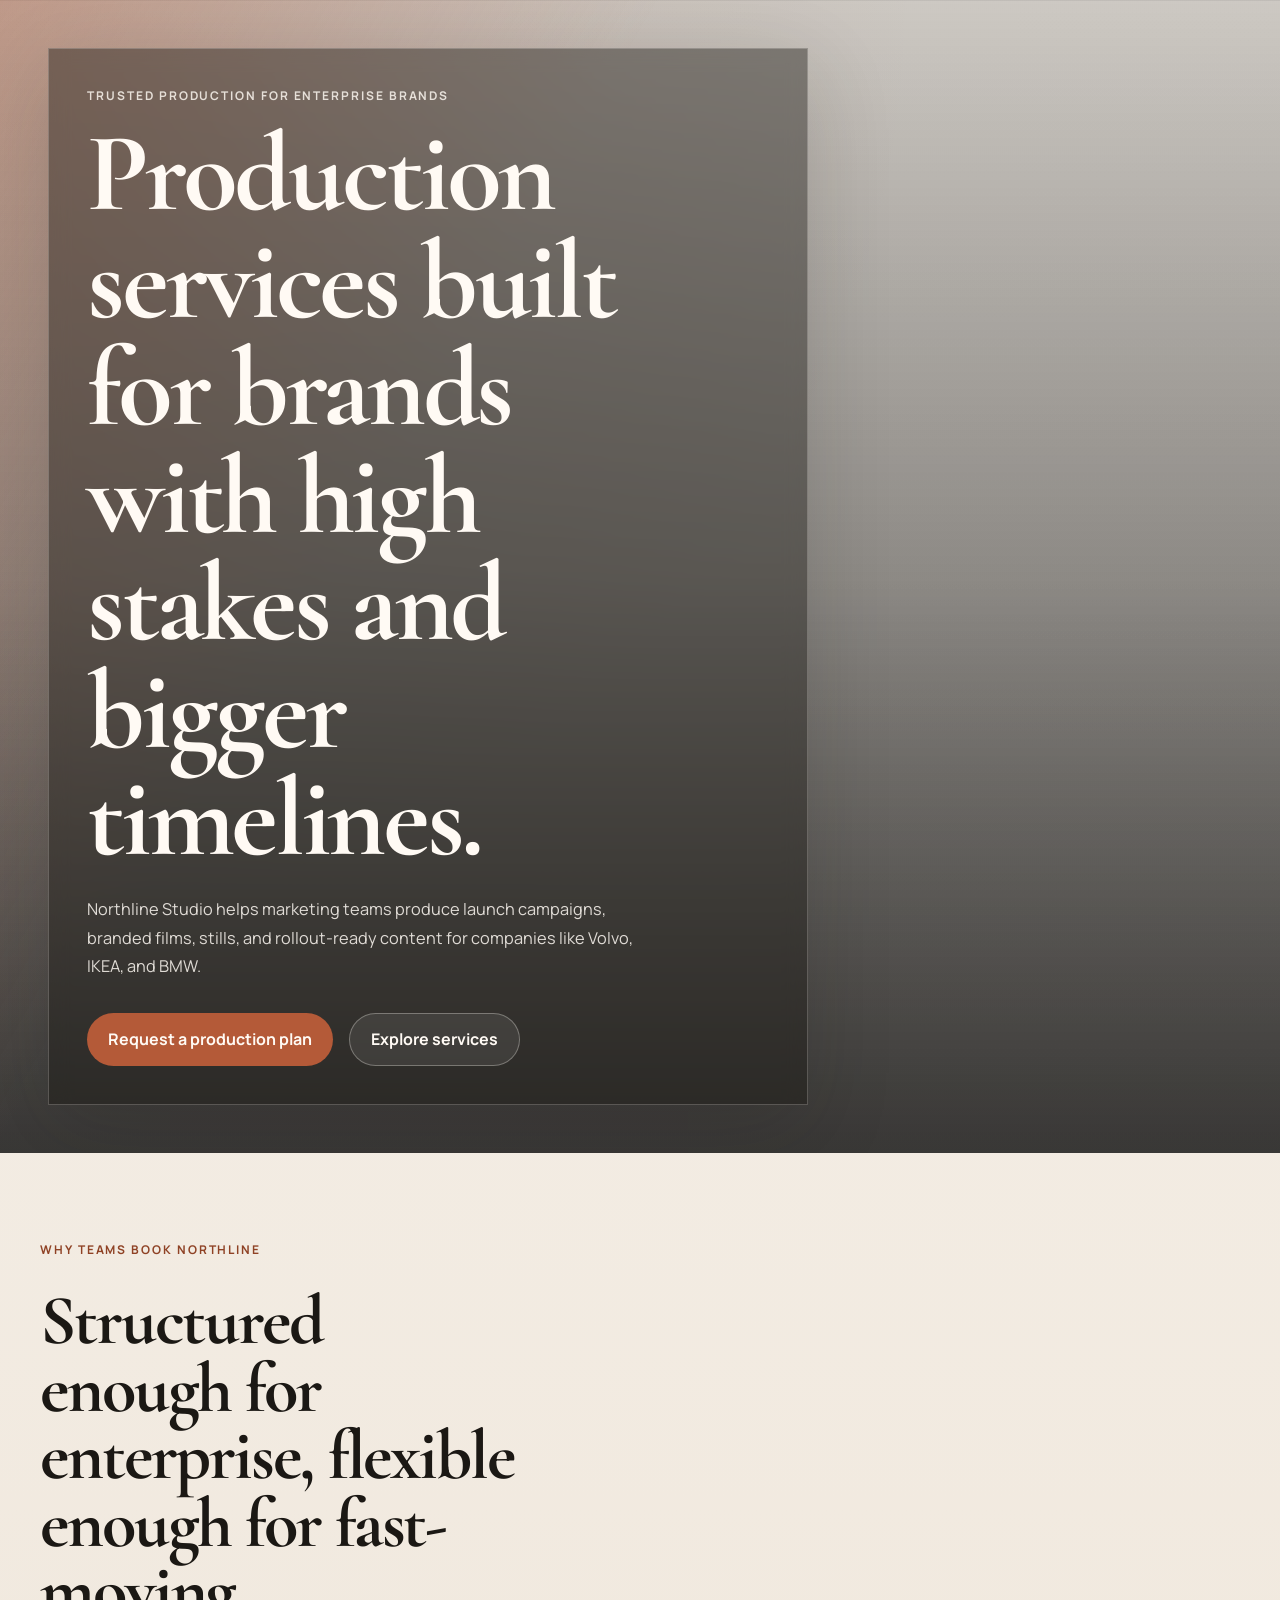
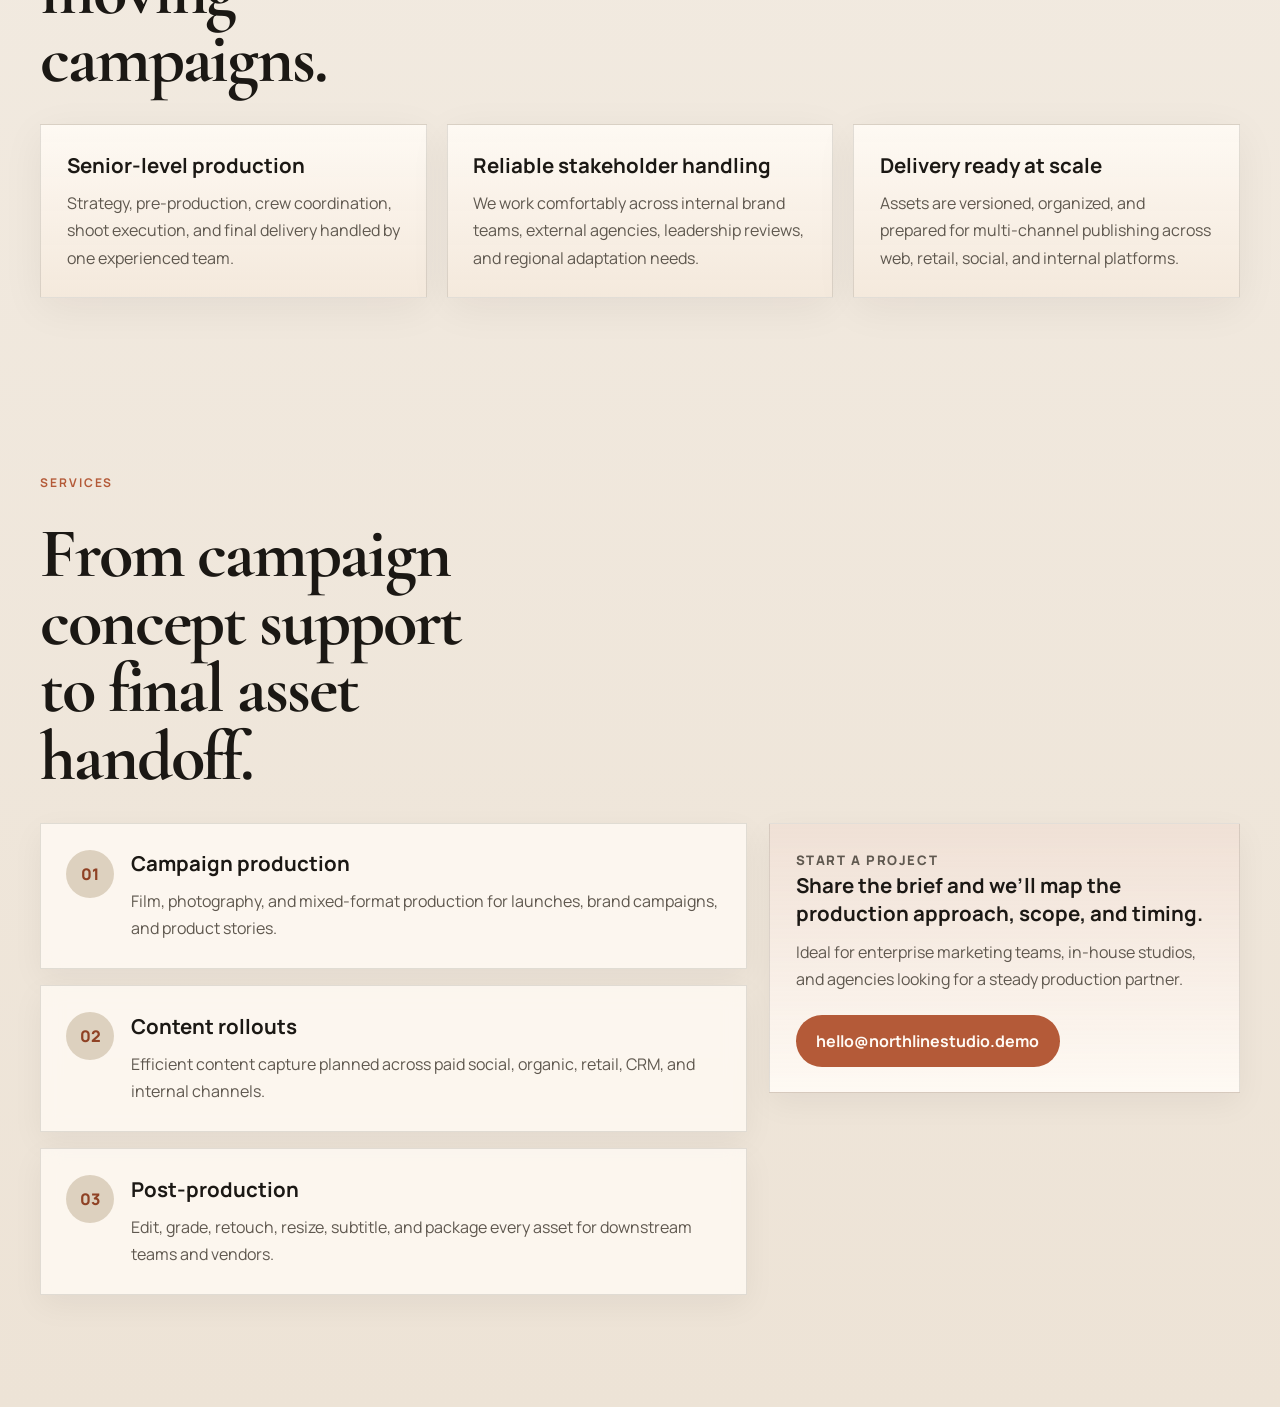
==== index.html @ 6be2fafd "Update demo landing page" ====
<!DOCTYPE html>
<html lang="en">
  <head>
    <meta charset="UTF-8" />
    <meta name="viewport" content="width=device-width, initial-scale=1.0" />
    <title>Northline Studio</title>
    <meta
      name="description"
      content="A realistic demo website for a production services company serving enterprise brands."
    />
    <link rel="preconnect" href="https://fonts.googleapis.com" />
    <link rel="preconnect" href="https://fonts.gstatic.com" crossorigin />
    <link
      href="https://fonts.googleapis.com/css2?family=Manrope:wght@400;500;600;700;800&family=Cormorant+Garamond:wght@500;600;700&display=swap"
      rel="stylesheet"
    />
    <link rel="stylesheet" href="styles.css" />
  </head>
  <body>
    <main>
      <section class="hero">
        <div class="hero__overlay"></div>
        <div class="hero__content">
          <p class="eyebrow">Trusted production for enterprise brands</p>
          <h1 class="hero__title">
            Production services built for brands with high stakes and bigger timelines.
          </h1>
          <p class="subtext">
            Northline Studio helps marketing teams produce launch campaigns, branded films,
            stills, and rollout-ready content for companies like Volvo, IKEA, and BMW.
          </p>
          <div class="hero__actions">
            <a href="#contact" class="button button--primary">Request a production plan</a>
            <a href="#services" class="button button--ghost">Explore services</a>
          </div>
        </div>
      </section>

      <section class="section section--brands">
        <div class="section__intro">
          <p class="eyebrow eyebrow--dark">Why teams book Northline</p>
          <h2>Structured enough for enterprise, flexible enough for fast-moving campaigns.</h2>
        </div>

        <div class="brand-grid">
          <article class="card">
            <h3>Senior-level production</h3>
            <p>
              Strategy, pre-production, crew coordination, shoot execution, and final delivery
              handled by one experienced team.
            </p>
          </article>
          <article class="card">
            <h3>Reliable stakeholder handling</h3>
            <p>
              We work comfortably across internal brand teams, external agencies, leadership
              reviews, and regional adaptation needs.
            </p>
          </article>
          <article class="card">
            <h3>Delivery ready at scale</h3>
            <p>
              Assets are versioned, organized, and prepared for multi-channel publishing across
              web, retail, social, and internal platforms.
            </p>
          </article>
        </div>
      </section>

      <section class="section section--services" id="services">
        <div class="section__intro">
          <p class="eyebrow eyebrow--accent">Services</p>
          <h2>From campaign concept support to final asset handoff.</h2>
        </div>

        <div class="services-layout">
          <div class="services-list">
            <article>
              <span>01</span>
              <div>
                <h3>Campaign production</h3>
                <p>Film, photography, and mixed-format production for launches, brand campaigns, and product stories.</p>
              </div>
            </article>
            <article>
              <span>02</span>
              <div>
                <h3>Content rollouts</h3>
                <p>Efficient content capture planned across paid social, organic, retail, CRM, and internal channels.</p>
              </div>
            </article>
            <article>
              <span>03</span>
              <div>
                <h3>Post-production</h3>
                <p>Edit, grade, retouch, resize, subtitle, and package every asset for downstream teams and vendors.</p>
              </div>
            </article>
          </div>

          <aside class="services-panel" id="contact">
            <p class="services-panel__label">Start a project</p>
            <h3>Share the brief and we’ll map the production approach, scope, and timing.</h3>
            <p>
              Ideal for enterprise marketing teams, in-house studios, and agencies looking for a
              steady production partner.
            </p>
            <a href="mailto:hello@northlinestudio.demo" class="button button--secondary">
              hello@northlinestudio.demo
            </a>
          </aside>
        </div>
      </section>
    </main>
  </body>
</html>
---- styles.css ----
:root {
  --bg: #f3eee6;
  --bg-strong: #ddd1bf;
  --surface: rgba(255, 250, 244, 0.8);
  --surface-strong: #f7f1e9;
  --text: #1b1814;
  --muted: #5f584f;
  --line: rgba(27, 24, 20, 0.12);
  --accent: #b45a38;
  --accent-dark: #8f4225;
  --white: #fffaf4;
  --shadow: 0 24px 80px rgba(27, 24, 20, 0.16);
  --max-width: 1200px;
}

* {
  box-sizing: border-box;
}

html {
  scroll-behavior: smooth;
}

body {
  margin: 0;
  font-family: "Manrope", sans-serif;
  color: var(--text);
  background:
    radial-gradient(circle at top left, rgba(180, 90, 56, 0.18), transparent 28%),
    linear-gradient(180deg, #f6f1ea 0%, #ede3d6 100%);
}

a {
  color: inherit;
  text-decoration: none;
}

main {
  min-height: 100vh;
}

.hero {
  position: relative;
  min-height: 100vh;
  display: grid;
  align-items: end;
  padding: 3rem clamp(1.4rem, 4vw, 3rem);
  background-image:
    linear-gradient(180deg, rgba(15, 15, 15, 0.18), rgba(15, 15, 15, 0.72)),
    url("https://images.unsplash.com/photo-1516321497487-e288fb19713f?auto=format&fit=crop&w=1800&q=80");
  background-size: cover;
  background-position: center;
  overflow: hidden;
}

.hero__overlay {
  position: absolute;
  inset: 0;
  background:
    linear-gradient(120deg, rgba(180, 90, 56, 0.28), transparent 34%),
    linear-gradient(0deg, rgba(0, 0, 0, 0.28), transparent 50%);
}

.hero__content {
  position: relative;
  width: min(100%, 760px);
  padding: clamp(1.75rem, 3vw, 2.5rem);
  border: 1px solid rgba(255, 250, 244, 0.22);
  background: rgba(21, 18, 14, 0.42);
  backdrop-filter: blur(10px);
  box-shadow: var(--shadow);
}

.eyebrow {
  margin: 0 0 1rem;
  color: rgba(255, 250, 244, 0.82);
  text-transform: uppercase;
  letter-spacing: 0.16em;
  font-size: 0.75rem;
  font-weight: 700;
}

.eyebrow--dark {
  color: var(--accent-dark);
}

.eyebrow--accent {
  color: var(--accent);
}

h1,
h2,
h3 {
  margin: 0;
}

h1,
h2 {
  font-family: "Cormorant Garamond", serif;
  line-height: 0.96;
  letter-spacing: -0.03em;
}

.hero__title {
  color: var(--white);
  font-size: clamp(3.5rem, 9vw, 7rem);
  max-width: 10ch;
}

.subtext {
  margin: 1.4rem 0 0;
  max-width: 55ch;
  color: rgba(255, 250, 244, 0.84);
  font-size: 1.02rem;
  line-height: 1.75;
}

.hero__actions {
  display: flex;
  flex-wrap: wrap;
  gap: 1rem;
  margin-top: 2rem;
}

.button {
  display: inline-flex;
  align-items: center;
  justify-content: center;
  min-height: 3.2rem;
  padding: 0.9rem 1.3rem;
  border-radius: 999px;
  font-weight: 700;
  transition:
    transform 180ms ease,
    background-color 180ms ease,
    border-color 180ms ease;
}

.button:hover {
  transform: translateY(-2px);
}

.button--primary,
.button--secondary {
  background: var(--accent);
  color: var(--white);
}

.button--primary:hover,
.button--secondary:hover {
  background: var(--accent-dark);
}

.button--ghost {
  border: 1px solid rgba(255, 250, 244, 0.3);
  color: var(--white);
  background: rgba(255, 250, 244, 0.08);
}

.section {
  width: min(calc(100% - 2.8rem), var(--max-width));
  margin: 0 auto;
  padding: 5.5rem 0;
}

.section__intro {
  display: grid;
  gap: 0.8rem;
  margin-bottom: 2rem;
}

.section__intro h2 {
  max-width: 14ch;
  font-size: clamp(2.5rem, 6vw, 4.4rem);
  color: var(--text);
}

.section--brands {
  position: relative;
}

.brand-grid {
  display: grid;
  grid-template-columns: repeat(3, minmax(0, 1fr));
  gap: 1.25rem;
}

.card {
  padding: 1.6rem;
  border: 1px solid var(--line);
  background: linear-gradient(180deg, rgba(255, 250, 244, 0.92), rgba(244, 233, 220, 0.9));
  box-shadow: 0 10px 40px rgba(27, 24, 20, 0.06);
}

.card h3,
.services-list h3,
.services-panel h3 {
  font-size: 1.28rem;
  margin-bottom: 0.7rem;
}

.card p,
.services-list p,
.services-panel p {
  margin: 0;
  color: var(--muted);
  line-height: 1.7;
}

.section--services {
  padding-bottom: 7rem;
}

.services-layout {
  display: grid;
  grid-template-columns: 1.2fr 0.8fr;
  gap: 1.4rem;
  align-items: start;
}

.services-list {
  display: grid;
  gap: 1rem;
}

.services-list article,
.services-panel {
  padding: 1.6rem;
  border: 1px solid var(--line);
  background: var(--surface);
  backdrop-filter: blur(10px);
  box-shadow: 0 10px 30px rgba(27, 24, 20, 0.05);
}

.services-list article {
  display: grid;
  grid-template-columns: auto 1fr;
  gap: 1rem;
}

.services-list span {
  display: inline-flex;
  width: 3rem;
  height: 3rem;
  align-items: center;
  justify-content: center;
  border-radius: 50%;
  background: var(--bg-strong);
  color: var(--accent-dark);
  font-weight: 800;
}

.services-panel {
  background:
    linear-gradient(180deg, rgba(180, 90, 56, 0.11), rgba(255, 250, 244, 0.94)),
    var(--surface-strong);
}

.services-panel__label {
  margin-bottom: 0.9rem;
  color: var(--accent-dark);
  font-size: 0.82rem;
  font-weight: 800;
  letter-spacing: 0.12em;
  text-transform: uppercase;
}

.services-panel .button {
  margin-top: 1.4rem;
}

@media (max-width: 900px) {
  .brand-grid,
  .services-layout {
    grid-template-columns: 1fr;
  }

  .section__intro h2 {
    max-width: 12ch;
  }
}

@media (max-width: 640px) {
  .hero {
    min-height: 92vh;
    padding: 1rem;
  }

  .hero__content {
    width: 100%;
    padding: 1.35rem;
  }

  .hero__title {
    font-size: clamp(2.9rem, 15vw, 4.6rem);
  }

  .subtext {
    font-size: 0.98rem;
  }

  .section {
    width: min(calc(100% - 1.5rem), var(--max-width));
    padding: 4rem 0;
  }

  .services-list article {
    grid-template-columns: 1fr;
  }
}
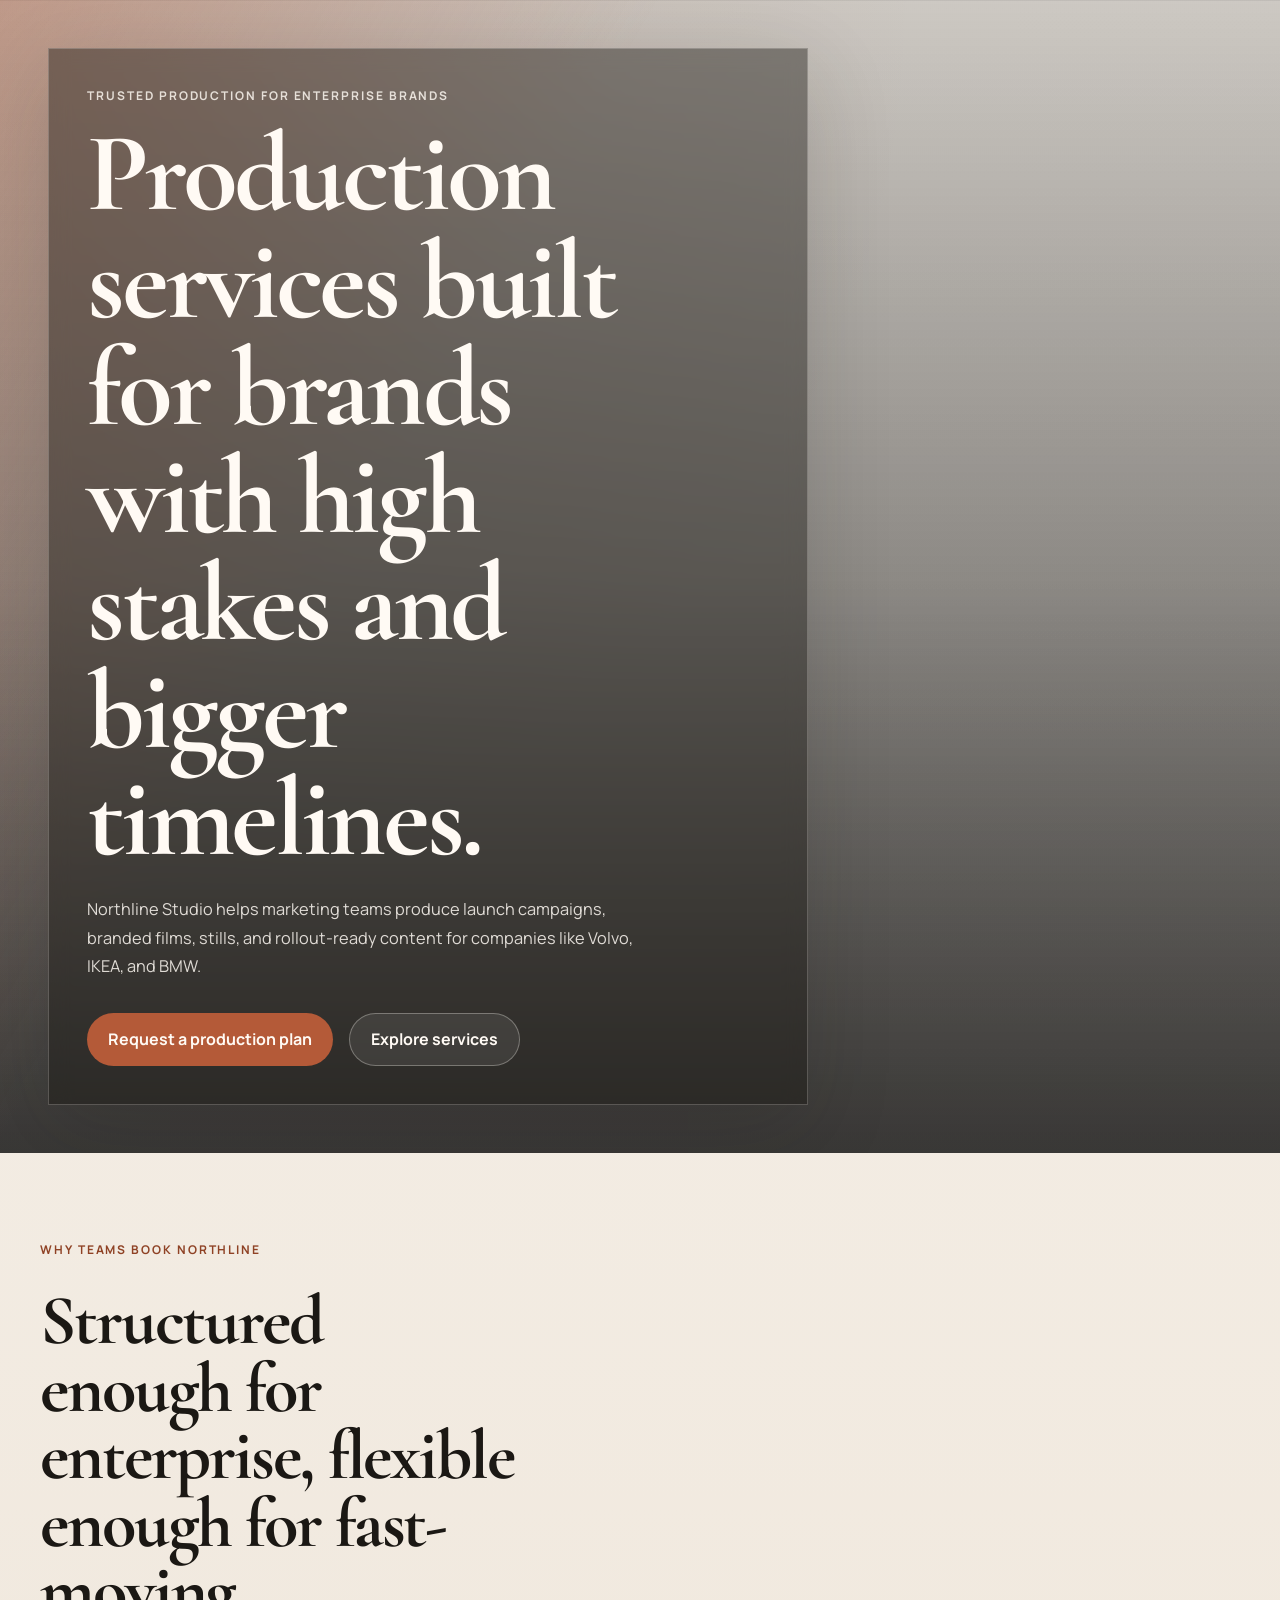
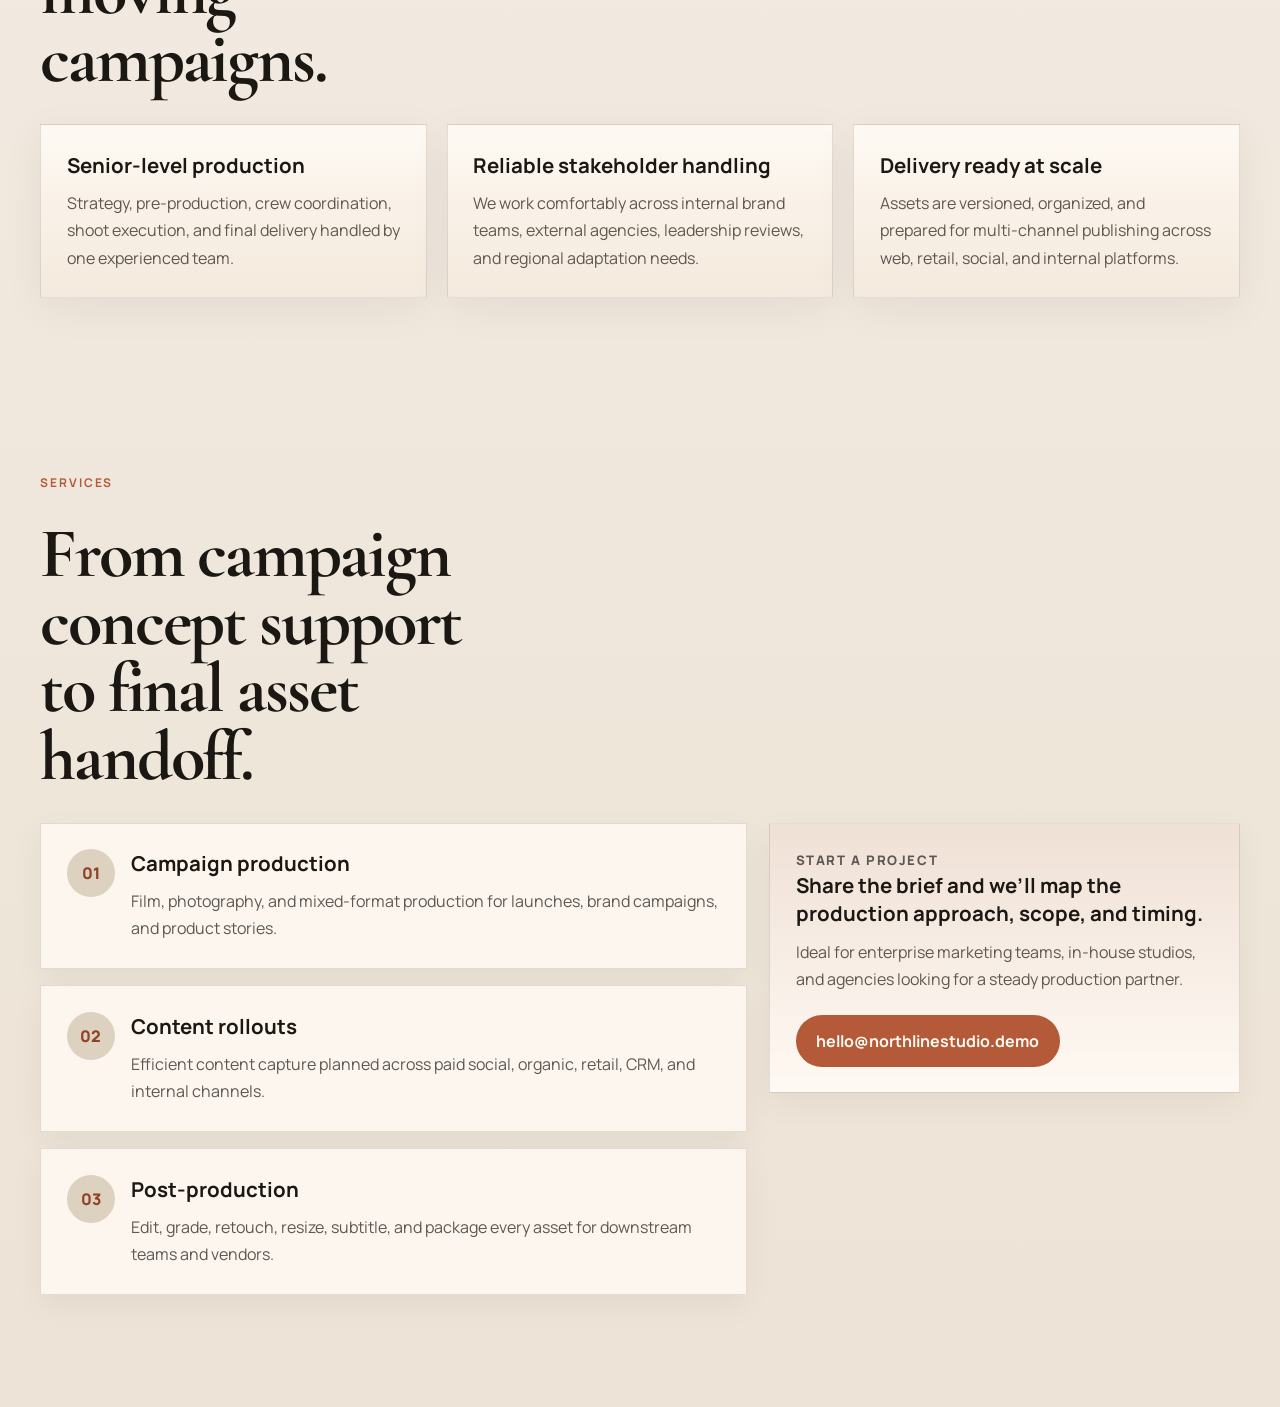
==== commit 8b0e6b87: "Add Mole embed script" ====
--- a/index.html
+++ b/index.html
@@ -112,5 +112,9 @@
         </div>
       </section>
     </main>
+    <script
+      src="https://møle.io/embed.js"
+      data-token="mole-19f06c3b-4b1f-411e-a1c2-e41f9cc13f23-09d3aa13"
+    ></script>
   </body>
 </html>
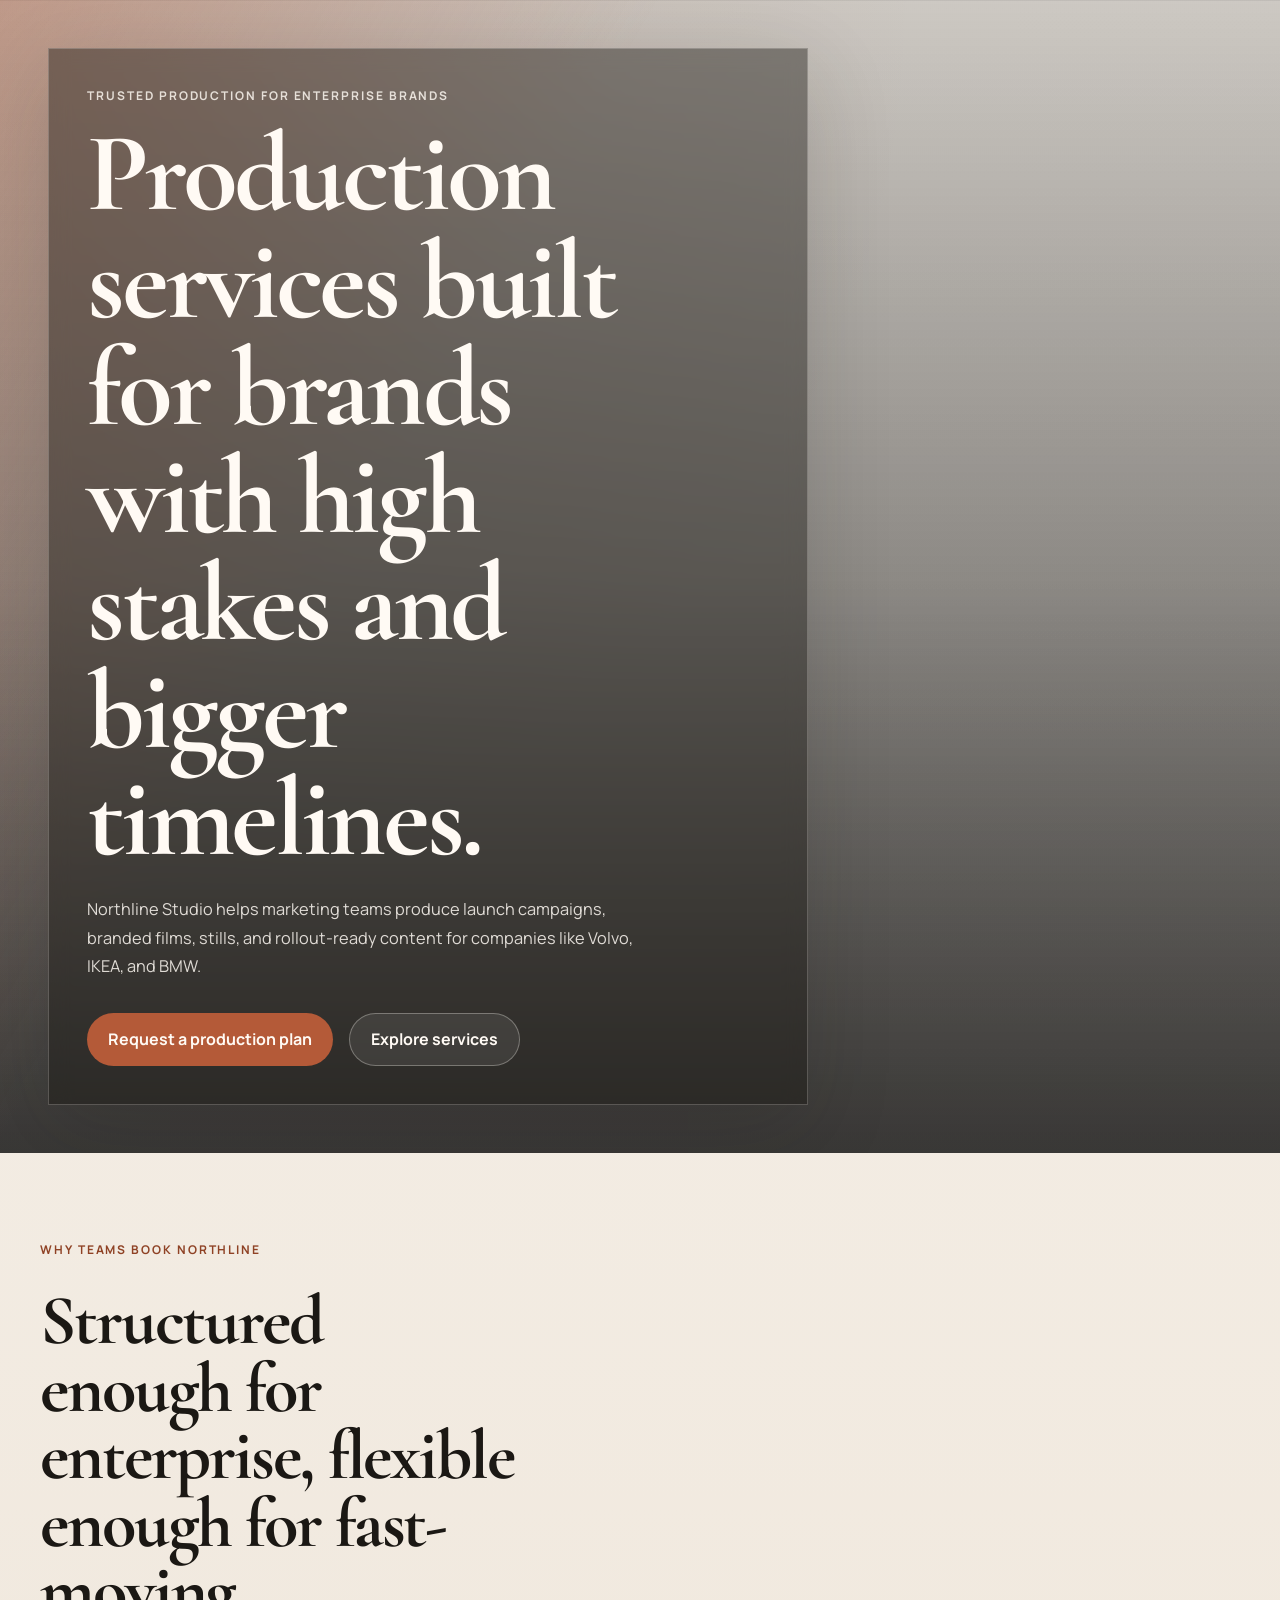
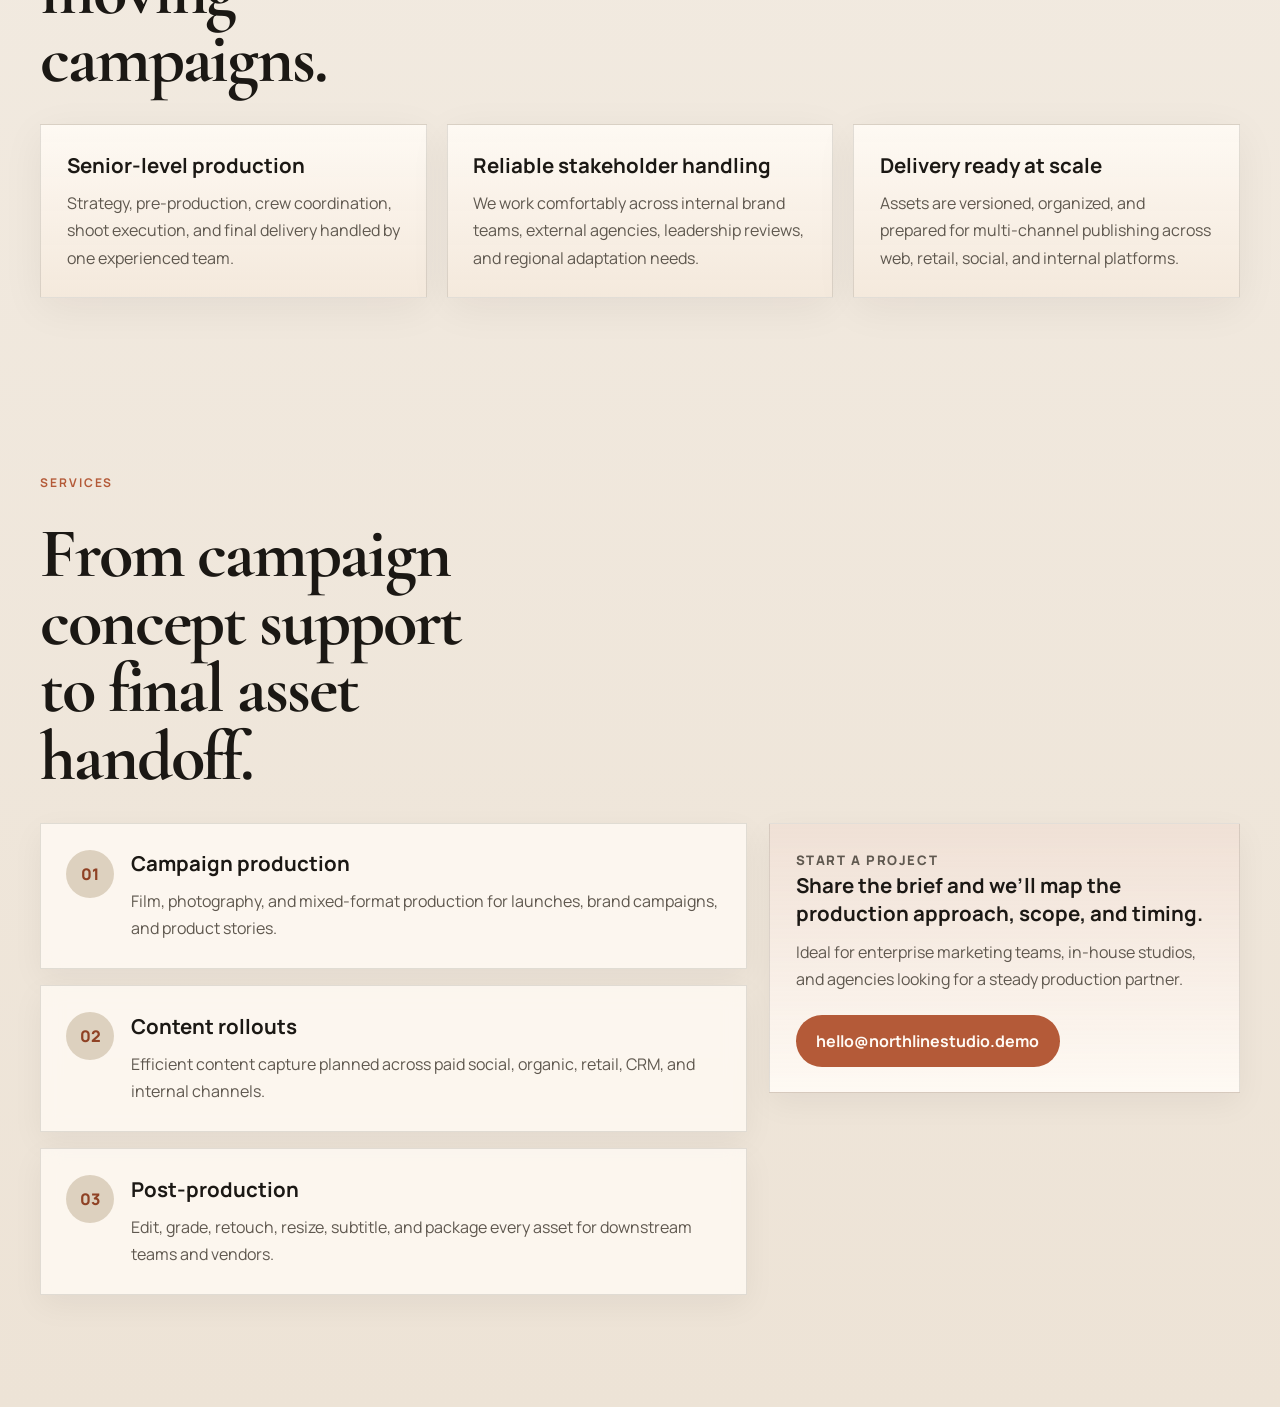
==== commit 1a01721f: "Update Mole embed URL" ====
--- a/index.html
+++ b/index.html
@@ -113,7 +113,7 @@
       </section>
     </main>
     <script
-      src="https://møle.io/embed.js"
+      src="https://møle.com/embed.js"
       data-token="mole-19f06c3b-4b1f-411e-a1c2-e41f9cc13f23-09d3aa13"
     ></script>
   </body>
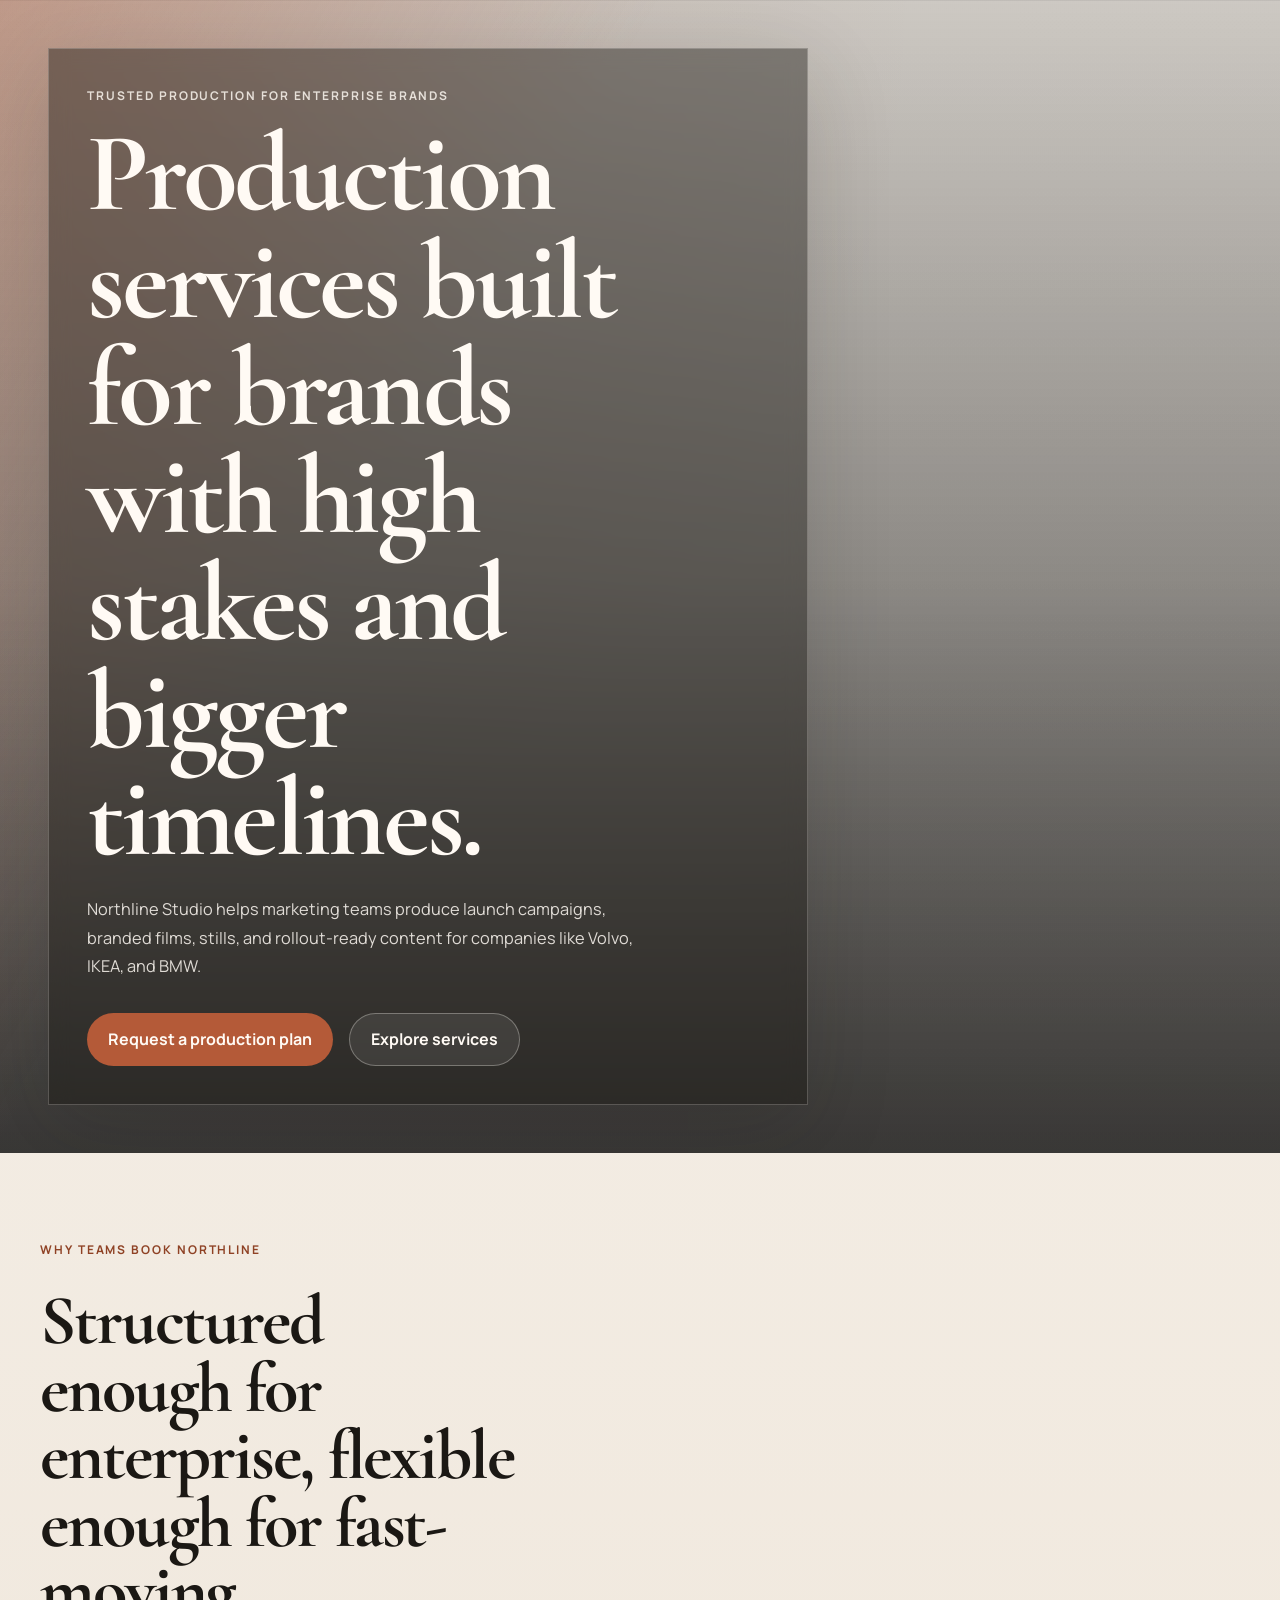
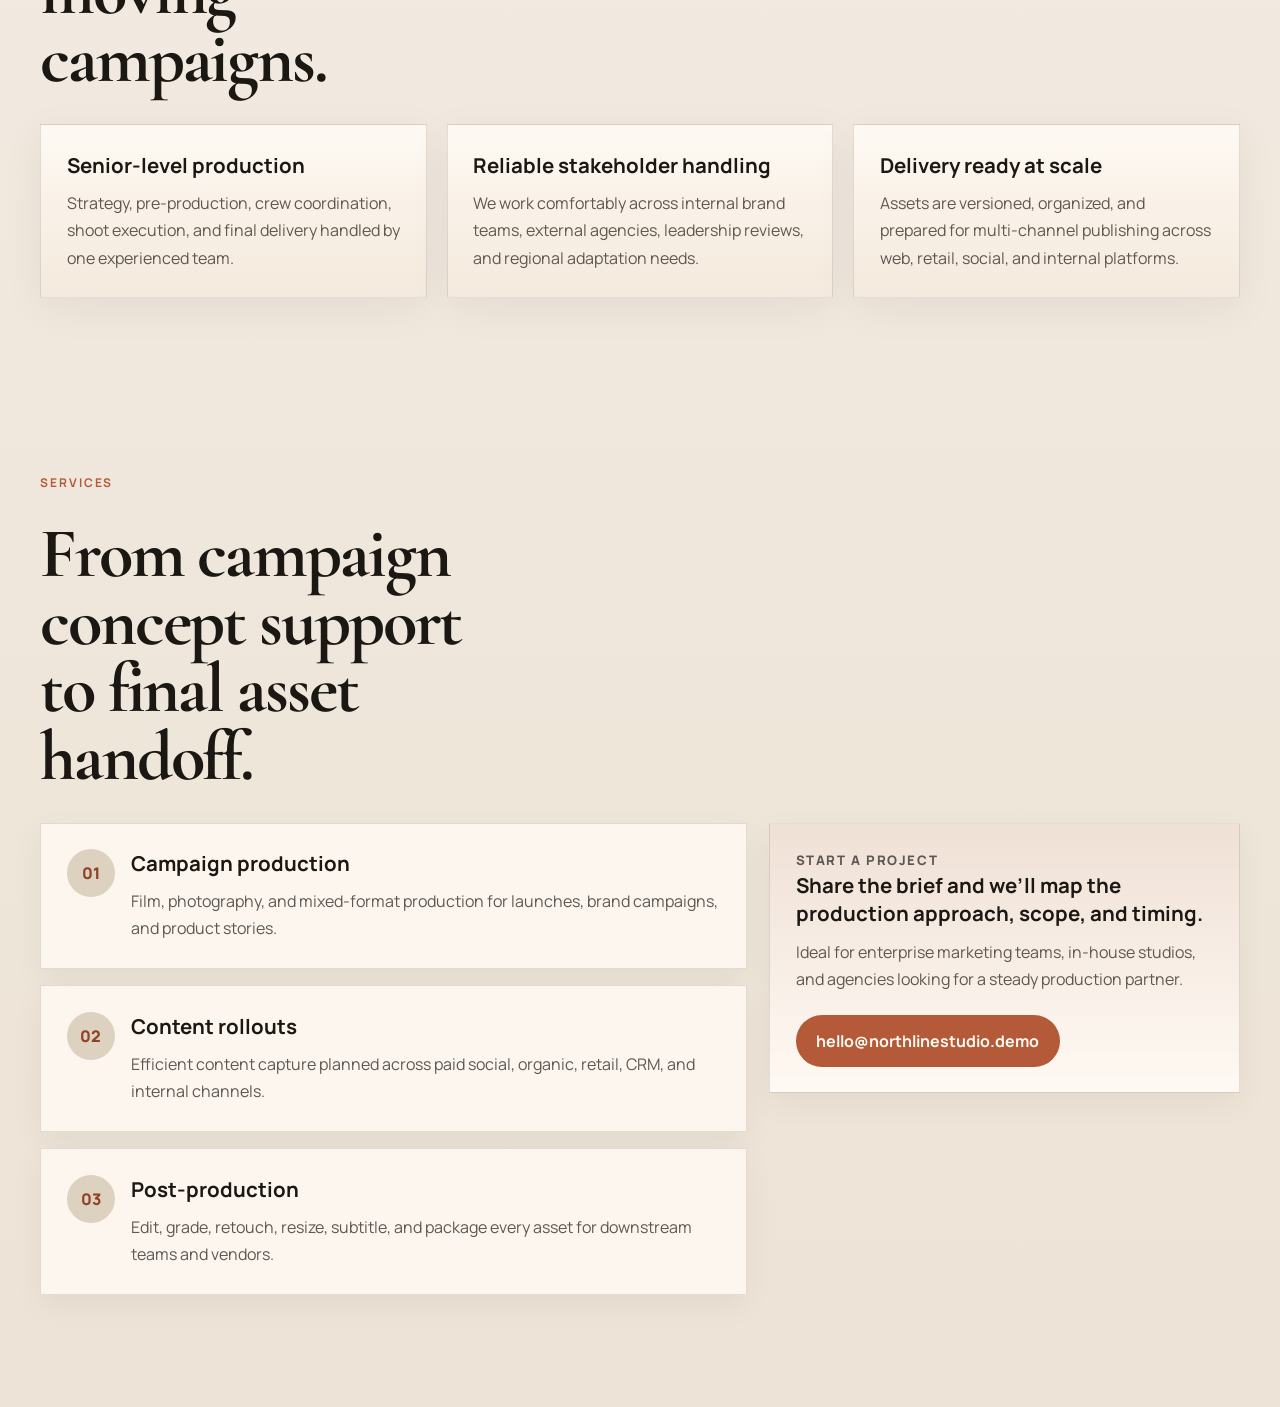
==== commit 3ac1db99: "Update embed token" ====
--- a/index.html
+++ b/index.html
@@ -114,7 +114,7 @@
     </main>
     <script
       src="https://møle.com/embed.js"
-      data-token="mole-19f06c3b-4b1f-411e-a1c2-e41f9cc13f23-09d3aa13"
+      data-token="cs-d4bee82b-1b47-4c18-8f8e-a85fb64a5400"
     ></script>
   </body>
 </html>
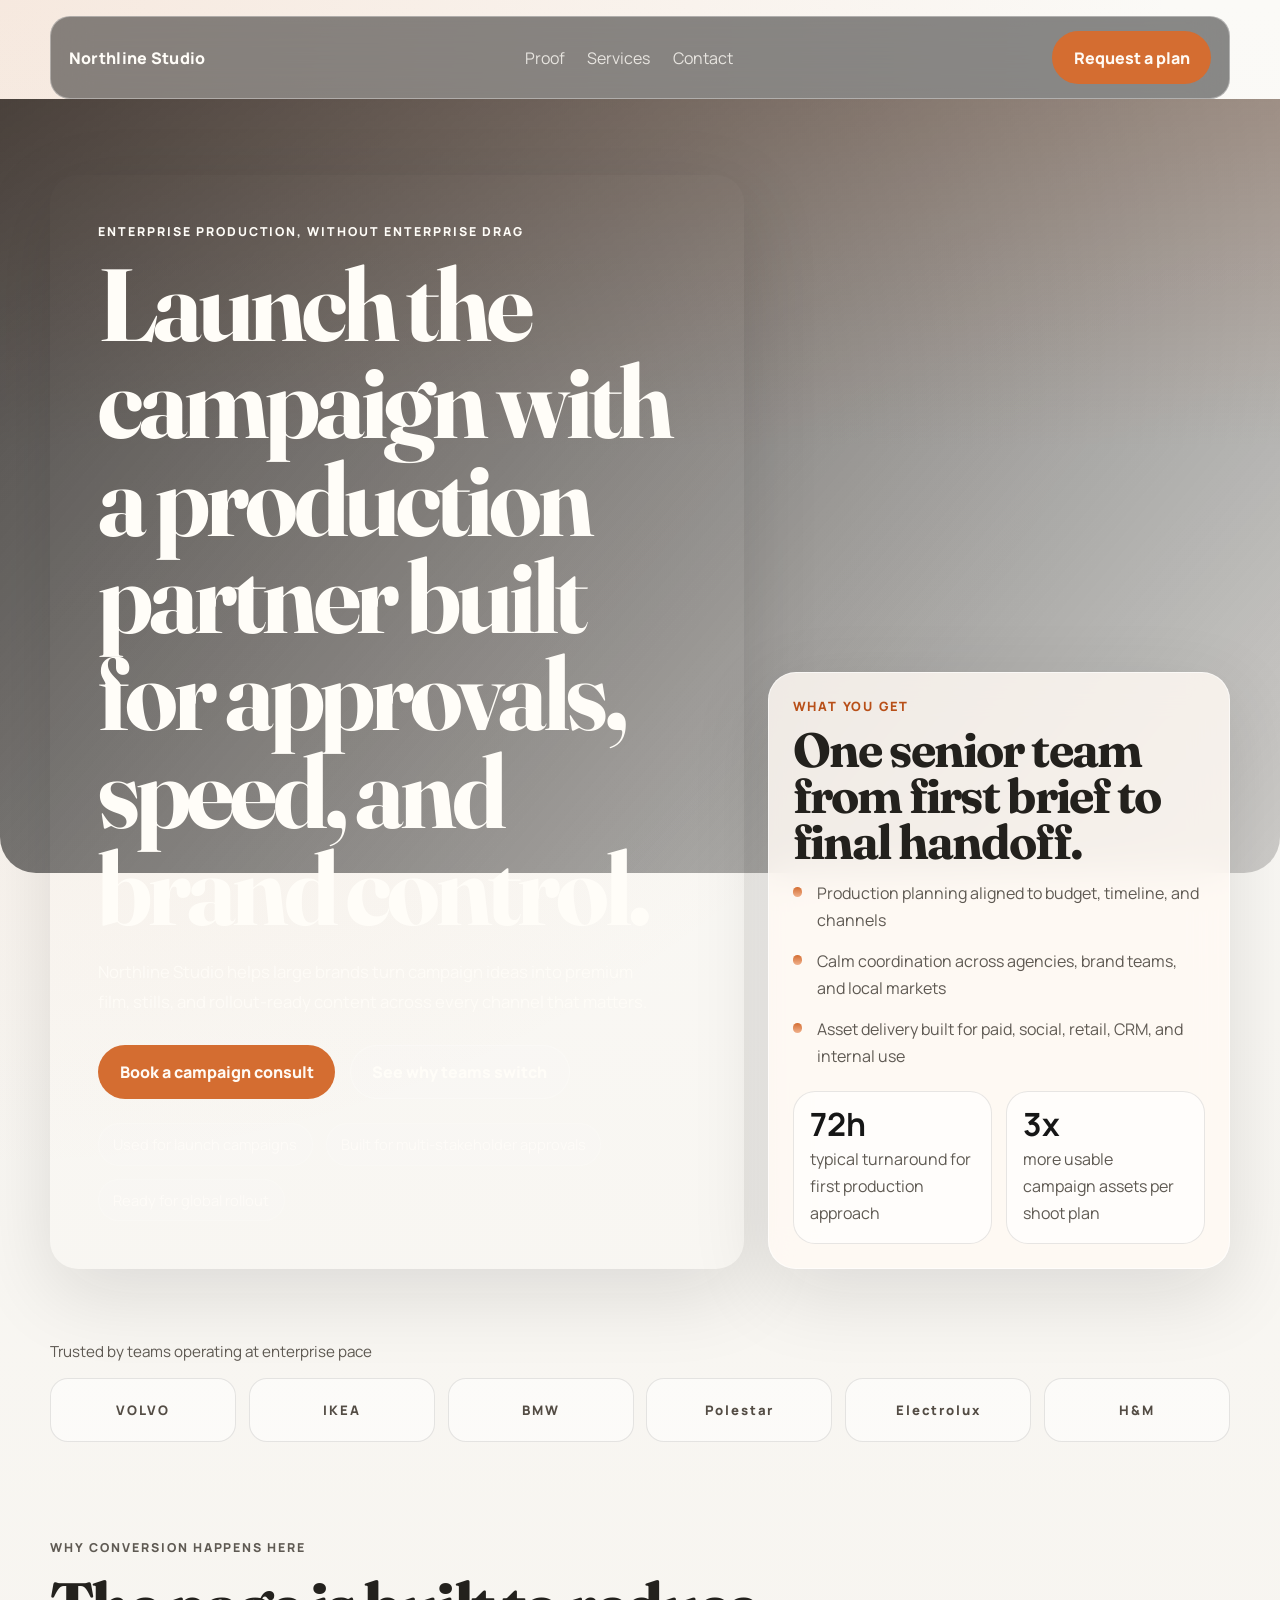
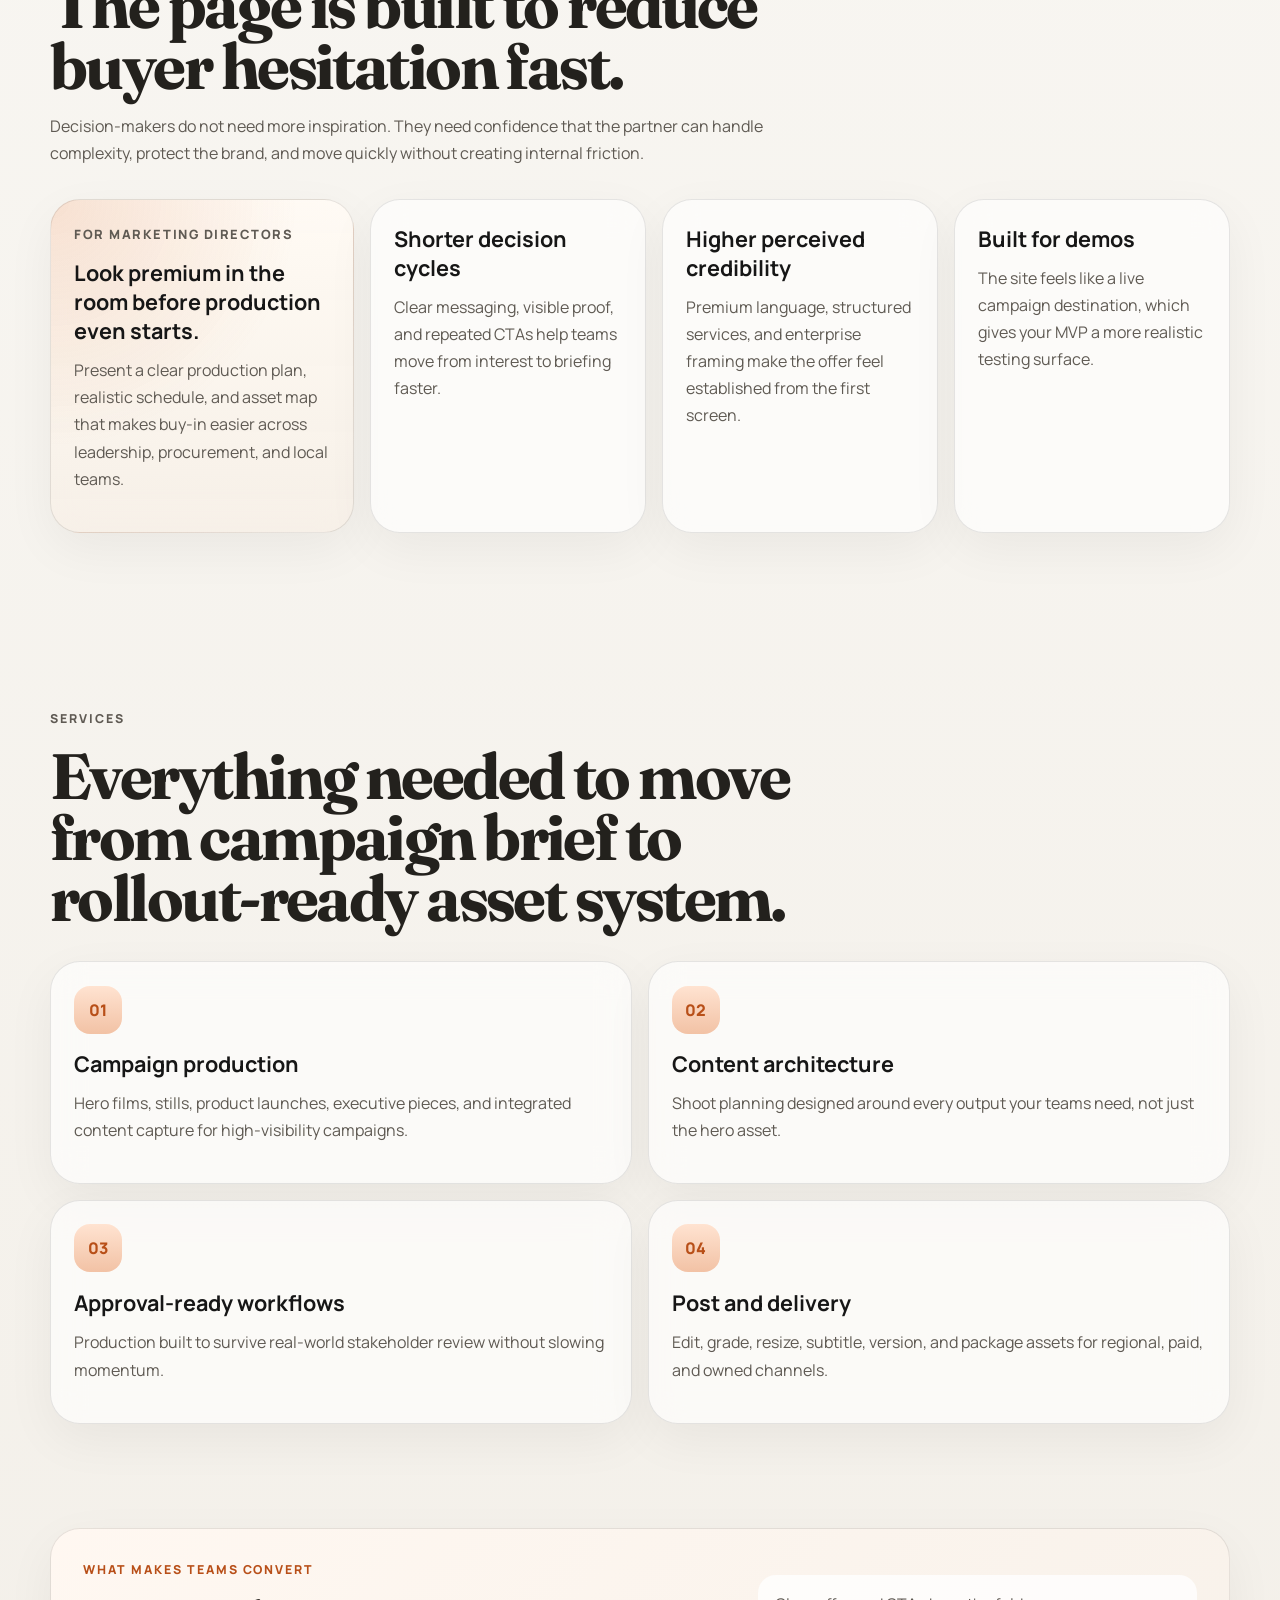
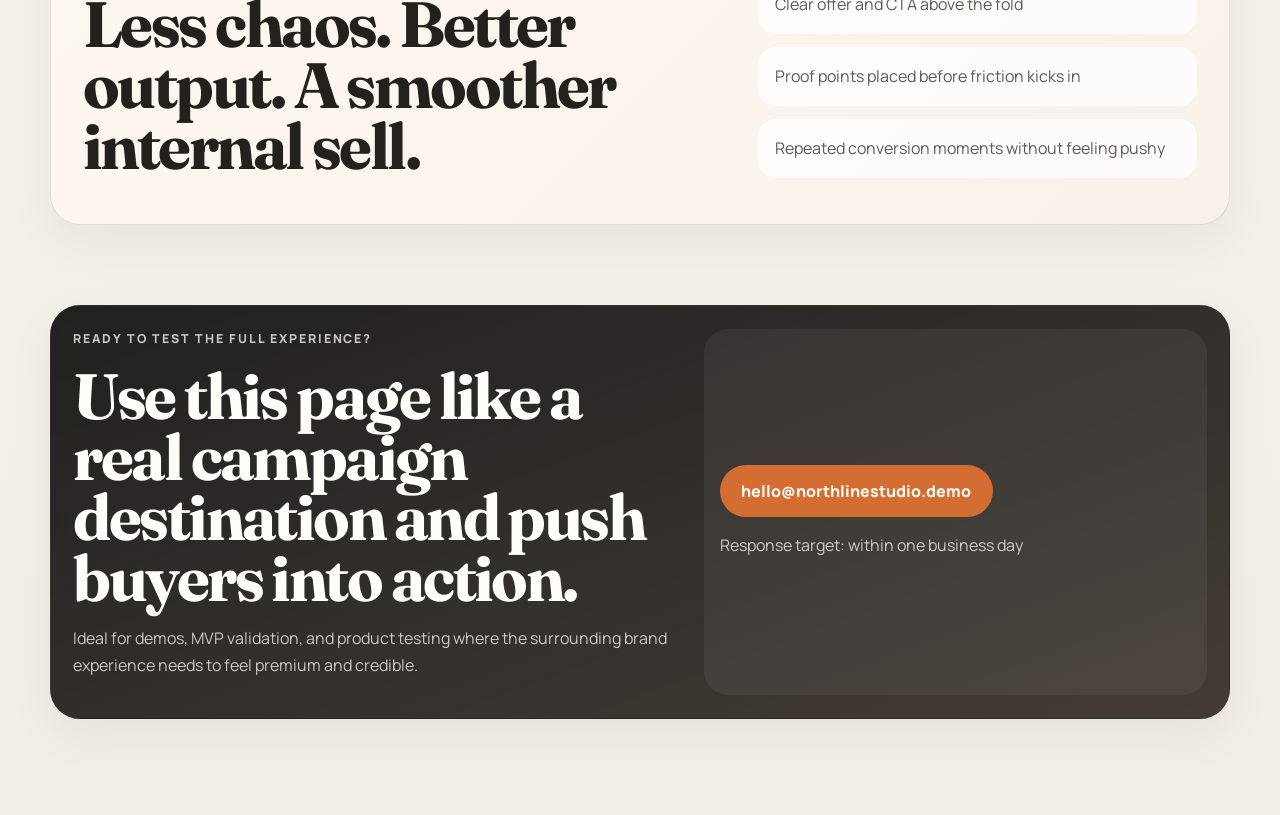
==== commit adb765f1: "Add contact page and update CTA classes" ====
--- a/index.html
+++ b/index.html
@@ -6,112 +6,204 @@
     <title>Northline Studio</title>
     <meta
       name="description"
-      content="A realistic demo website for a production services company serving enterprise brands."
+      content="Campaign production for enterprise brands that need premium execution, fast approvals, and rollout-ready delivery."
     />
     <link rel="preconnect" href="https://fonts.googleapis.com" />
     <link rel="preconnect" href="https://fonts.gstatic.com" crossorigin />
     <link
-      href="https://fonts.googleapis.com/css2?family=Manrope:wght@400;500;600;700;800&family=Cormorant+Garamond:wght@500;600;700&display=swap"
+      href="https://fonts.googleapis.com/css2?family=Manrope:wght@400;500;600;700;800&family=Fraunces:opsz,wght@9..144,600;9..144,700&display=swap"
       rel="stylesheet"
     />
     <link rel="stylesheet" href="styles.css" />
   </head>
   <body>
+    <header class="topbar">
+      <a href="#" class="brand">Northline Studio</a>
+      <nav class="topbar__nav">
+        <a href="#proof">Proof</a>
+        <a href="#services">Services</a>
+        <a href="#contact">Contact</a>
+      </nav>
+      <a href="contact.html" class="button button--nav">Request a plan</a>
+    </header>
+
     <main>
       <section class="hero">
-        <div class="hero__overlay"></div>
-        <div class="hero__content">
-          <p class="eyebrow">Trusted production for enterprise brands</p>
-          <h1 class="hero__title">
-            Production services built for brands with high stakes and bigger timelines.
-          </h1>
-          <p class="subtext">
-            Northline Studio helps marketing teams produce launch campaigns, branded films,
-            stills, and rollout-ready content for companies like Volvo, IKEA, and BMW.
+        <div class="hero__backdrop"></div>
+        <div class="hero__grid">
+          <div class="hero__copy">
+            <p class="eyebrow">Enterprise production, without enterprise drag</p>
+            <h1 class="title_hero">
+              Launch the campaign with a production partner built for approvals, speed, and brand
+              control.
+            </h1>
+            <p class="hero__lede">
+              Northline Studio helps large brands turn campaign ideas into premium film, stills,
+              and rollout-ready content across every channel that matters.
+            </p>
+
+            <div class="hero__actions">
+              <a href="contact.html" class="button button_primary">Book a campaign consult</a>
+              <a href="#proof" class="button button--secondary">See why teams switch</a>
+            </div>
+
+            <div class="hero__trust">
+              <span>Used for launch campaigns</span>
+              <span>Built for multi-stakeholder approvals</span>
+              <span>Ready for global rollout</span>
+            </div>
+          </div>
+
+          <aside class="hero__panel">
+            <p class="hero__panel-label">What you get</p>
+            <h2>One senior team from first brief to final handoff.</h2>
+            <ul class="checklist">
+              <li>Production planning aligned to budget, timeline, and channels</li>
+              <li>Calm coordination across agencies, brand teams, and local markets</li>
+              <li>Asset delivery built for paid, social, retail, CRM, and internal use</li>
+            </ul>
+            <div class="hero__metrics">
+              <article>
+                <strong>72h</strong>
+                <span>typical turnaround for first production approach</span>
+              </article>
+              <article>
+                <strong>3x</strong>
+                <span>more usable campaign assets per shoot plan</span>
+              </article>
+            </div>
+          </aside>
+        </div>
+      </section>
+
+      <section class="logo-strip" aria-label="Example client categories">
+        <p>Trusted by teams operating at enterprise pace</p>
+        <div class="logo-strip__items">
+          <span>VOLVO</span>
+          <span>IKEA</span>
+          <span>BMW</span>
+          <span>Polestar</span>
+          <span>Electrolux</span>
+          <span>H&amp;M</span>
+        </div>
+      </section>
+
+      <section class="section proof" id="proof">
+        <div class="section-heading">
+          <p class="eyebrow eyebrow--dark">Why conversion happens here</p>
+          <h2>The page is built to reduce buyer hesitation fast.</h2>
+          <p>
+            Decision-makers do not need more inspiration. They need confidence that the partner
+            can handle complexity, protect the brand, and move quickly without creating internal
+            friction.
           </p>
-          <div class="hero__actions">
-            <a href="#contact" class="button button--primary">Request a production plan</a>
-            <a href="#services" class="button button--ghost">Explore services</a>
+        </div>
+
+        <div class="proof-grid">
+          <article class="proof-card proof-card--featured">
+            <p class="proof-card__kicker">For marketing directors</p>
+            <h3>Look premium in the room before production even starts.</h3>
+            <p>
+              Present a clear production plan, realistic schedule, and asset map that makes buy-in
+              easier across leadership, procurement, and local teams.
+            </p>
+          </article>
+          <article class="proof-card">
+            <h3>Shorter decision cycles</h3>
+            <p>
+              Clear messaging, visible proof, and repeated CTAs help teams move from interest to
+              briefing faster.
+            </p>
+          </article>
+          <article class="proof-card">
+            <h3>Higher perceived credibility</h3>
+            <p>
+              Premium language, structured services, and enterprise framing make the offer feel
+              established from the first screen.
+            </p>
+          </article>
+          <article class="proof-card">
+            <h3>Built for demos</h3>
+            <p>
+              The site feels like a live campaign destination, which gives your MVP a more
+              realistic testing surface.
+            </p>
+          </article>
+        </div>
+      </section>
+
+      <section class="section services" id="services">
+        <div class="section-heading">
+          <p class="eyebrow eyebrow--accent">Services</p>
+          <h2>Everything needed to move from campaign brief to rollout-ready asset system.</h2>
+        </div>
+
+        <div class="services-grid">
+          <article class="service">
+            <span class="service__number">01</span>
+            <h3>Campaign production</h3>
+            <p>
+              Hero films, stills, product launches, executive pieces, and integrated content
+              capture for high-visibility campaigns.
+            </p>
+          </article>
+          <article class="service">
+            <span class="service__number">02</span>
+            <h3>Content architecture</h3>
+            <p>
+              Shoot planning designed around every output your teams need, not just the hero asset.
+            </p>
+          </article>
+          <article class="service">
+            <span class="service__number">03</span>
+            <h3>Approval-ready workflows</h3>
+            <p>
+              Production built to survive real-world stakeholder review without slowing momentum.
+            </p>
+          </article>
+          <article class="service">
+            <span class="service__number">04</span>
+            <h3>Post and delivery</h3>
+            <p>
+              Edit, grade, resize, subtitle, version, and package assets for regional, paid, and
+              owned channels.
+            </p>
+          </article>
+        </div>
+      </section>
+
+      <section class="section conversion-band">
+        <div>
+          <p class="eyebrow eyebrow--dark">What makes teams convert</p>
+          <h2>Less chaos. Better output. A smoother internal sell.</h2>
+        </div>
+        <div class="conversion-band__list">
+          <p>Clear offer and CTA above the fold</p>
+          <p>Proof points placed before friction kicks in</p>
+          <p>Repeated conversion moments without feeling pushy</p>
+        </div>
+      </section>
+
+      <section class="section contact" id="contact">
+        <div class="contact__card">
+          <div class="contact__copy">
+            <p class="eyebrow">Ready to test the full experience?</p>
+            <h2>Use this page like a real campaign destination and push buyers into action.</h2>
+            <p>
+              Ideal for demos, MVP validation, and product testing where the surrounding brand
+              experience needs to feel premium and credible.
+            </p>
           </div>
-        </div>
-      </section>
-
-      <section class="section section--brands">
-        <div class="section__intro">
-          <p class="eyebrow eyebrow--dark">Why teams book Northline</p>
-          <h2>Structured enough for enterprise, flexible enough for fast-moving campaigns.</h2>
-        </div>
-
-        <div class="brand-grid">
-          <article class="card">
-            <h3>Senior-level production</h3>
-            <p>
-              Strategy, pre-production, crew coordination, shoot execution, and final delivery
-              handled by one experienced team.
-            </p>
-          </article>
-          <article class="card">
-            <h3>Reliable stakeholder handling</h3>
-            <p>
-              We work comfortably across internal brand teams, external agencies, leadership
-              reviews, and regional adaptation needs.
-            </p>
-          </article>
-          <article class="card">
-            <h3>Delivery ready at scale</h3>
-            <p>
-              Assets are versioned, organized, and prepared for multi-channel publishing across
-              web, retail, social, and internal platforms.
-            </p>
-          </article>
-        </div>
-      </section>
-
-      <section class="section section--services" id="services">
-        <div class="section__intro">
-          <p class="eyebrow eyebrow--accent">Services</p>
-          <h2>From campaign concept support to final asset handoff.</h2>
-        </div>
-
-        <div class="services-layout">
-          <div class="services-list">
-            <article>
-              <span>01</span>
-              <div>
-                <h3>Campaign production</h3>
-                <p>Film, photography, and mixed-format production for launches, brand campaigns, and product stories.</p>
-              </div>
-            </article>
-            <article>
-              <span>02</span>
-              <div>
-                <h3>Content rollouts</h3>
-                <p>Efficient content capture planned across paid social, organic, retail, CRM, and internal channels.</p>
-              </div>
-            </article>
-            <article>
-              <span>03</span>
-              <div>
-                <h3>Post-production</h3>
-                <p>Edit, grade, retouch, resize, subtitle, and package every asset for downstream teams and vendors.</p>
-              </div>
-            </article>
-          </div>
-
-          <aside class="services-panel" id="contact">
-            <p class="services-panel__label">Start a project</p>
-            <h3>Share the brief and we’ll map the production approach, scope, and timing.</h3>
-            <p>
-              Ideal for enterprise marketing teams, in-house studios, and agencies looking for a
-              steady production partner.
-            </p>
-            <a href="mailto:hello@northlinestudio.demo" class="button button--secondary">
+          <div class="contact__actions">
+            <a href="contact.html" class="button button_primary">
               hello@northlinestudio.demo
             </a>
-          </aside>
+            <p class="contact__note">Response target: within one business day</p>
+          </div>
         </div>
       </section>
     </main>
+
     <script
       src="https://møle.com/embed.js"
       data-token="cs-d4bee82b-1b47-4c18-8f8e-a85fb64a5400"
--- a/styles.css
+++ b/styles.css
@@ -1,16 +1,16 @@
 :root {
-  --bg: #f3eee6;
-  --bg-strong: #ddd1bf;
-  --surface: rgba(255, 250, 244, 0.8);
-  --surface-strong: #f7f1e9;
-  --text: #1b1814;
-  --muted: #5f584f;
-  --line: rgba(27, 24, 20, 0.12);
-  --accent: #b45a38;
-  --accent-dark: #8f4225;
-  --white: #fffaf4;
-  --shadow: 0 24px 80px rgba(27, 24, 20, 0.16);
-  --max-width: 1200px;
+  --bg: #f5f3ef;
+  --bg-soft: #ebe6dd;
+  --surface: rgba(255, 255, 255, 0.72);
+  --surface-strong: #fffdf9;
+  --text: #161616;
+  --muted: #5f5a53;
+  --line: rgba(22, 22, 22, 0.1);
+  --accent: #d46d31;
+  --accent-deep: #b84f18;
+  --ink-soft: #23211d;
+  --shadow: 0 24px 80px rgba(17, 16, 13, 0.12);
+  --max-width: 1180px;
 }
 
 * {
@@ -23,11 +23,11 @@
 
 body {
   margin: 0;
+  color: var(--text);
   font-family: "Manrope", sans-serif;
-  color: var(--text);
   background:
-    radial-gradient(circle at top left, rgba(180, 90, 56, 0.18), transparent 28%),
-    linear-gradient(180deg, #f6f1ea 0%, #ede3d6 100%);
+    radial-gradient(circle at top left, rgba(212, 109, 49, 0.12), transparent 28%),
+    linear-gradient(180deg, #fbfaf7 0%, #f2eee7 100%);
 }
 
 a {
@@ -35,53 +35,94 @@
   text-decoration: none;
 }
 
-main {
-  min-height: 100vh;
+img {
+  max-width: 100%;
+  display: block;
+}
+
+.topbar {
+  position: sticky;
+  top: 0;
+  z-index: 20;
+  display: flex;
+  align-items: center;
+  justify-content: space-between;
+  gap: 1rem;
+  width: min(calc(100% - 2rem), var(--max-width));
+  margin: 1rem auto 0;
+  padding: 0.9rem 1.1rem;
+  border: 1px solid rgba(255, 255, 255, 0.35);
+  border-radius: 20px;
+  background: rgba(22, 22, 22, 0.5);
+  backdrop-filter: blur(18px);
+  color: #fffdf8;
+}
+
+.brand {
+  font-weight: 800;
+  letter-spacing: 0.02em;
+}
+
+.topbar__nav {
+  display: flex;
+  gap: 1.4rem;
+  color: rgba(255, 253, 248, 0.8);
+}
+
+.topbar__nav a:hover {
+  color: #ffffff;
 }
 
 .hero {
   position: relative;
-  min-height: 100vh;
-  display: grid;
-  align-items: end;
-  padding: 3rem clamp(1.4rem, 4vw, 3rem);
-  background-image:
-    linear-gradient(180deg, rgba(15, 15, 15, 0.18), rgba(15, 15, 15, 0.72)),
-    url("https://images.unsplash.com/photo-1516321497487-e288fb19713f?auto=format&fit=crop&w=1800&q=80");
+  padding: 2rem 1rem 3rem;
+}
+
+.hero__backdrop {
+  position: absolute;
+  inset: 0 0 auto;
+  height: 86vh;
+  background:
+    linear-gradient(130deg, rgba(10, 10, 10, 0.72), rgba(10, 10, 10, 0.18)),
+    linear-gradient(180deg, rgba(212, 109, 49, 0.22), transparent 45%),
+    url("https://images.unsplash.com/photo-1497366754035-f200968a6e72?auto=format&fit=crop&w=2000&q=80");
   background-size: cover;
   background-position: center;
-  overflow: hidden;
-}
-
-.hero__overlay {
-  position: absolute;
-  inset: 0;
-  background:
-    linear-gradient(120deg, rgba(180, 90, 56, 0.28), transparent 34%),
-    linear-gradient(0deg, rgba(0, 0, 0, 0.28), transparent 50%);
-}
-
-.hero__content {
+  border-radius: 0 0 36px 36px;
+}
+
+.hero__grid {
   position: relative;
-  width: min(100%, 760px);
-  padding: clamp(1.75rem, 3vw, 2.5rem);
-  border: 1px solid rgba(255, 250, 244, 0.22);
-  background: rgba(21, 18, 14, 0.42);
-  backdrop-filter: blur(10px);
+  z-index: 1;
+  display: grid;
+  grid-template-columns: minmax(0, 1.2fr) minmax(320px, 0.8fr);
+  gap: 1.5rem;
+  width: min(calc(100% - 2rem), var(--max-width));
+  margin: 2.75rem auto 0;
+  align-items: end;
+}
+
+.hero__copy,
+.hero__panel {
+  border-radius: 28px;
   box-shadow: var(--shadow);
+}
+
+.hero__copy {
+  padding: clamp(1.7rem, 4vw, 3rem);
+  color: #fffdf8;
 }
 
 .eyebrow {
   margin: 0 0 1rem;
-  color: rgba(255, 250, 244, 0.82);
+  font-size: 0.77rem;
+  font-weight: 800;
+  letter-spacing: 0.16em;
   text-transform: uppercase;
-  letter-spacing: 0.16em;
-  font-size: 0.75rem;
-  font-weight: 700;
 }
 
 .eyebrow--dark {
-  color: var(--accent-dark);
+  color: var(--accent-deep);
 }
 
 .eyebrow--accent {
@@ -90,36 +131,37 @@
 
 h1,
 h2,
-h3 {
-  margin: 0;
+h3,
+p {
+  margin-top: 0;
 }
 
 h1,
 h2 {
-  font-family: "Cormorant Garamond", serif;
-  line-height: 0.96;
-  letter-spacing: -0.03em;
-}
-
-.hero__title {
-  color: var(--white);
-  font-size: clamp(3.5rem, 9vw, 7rem);
-  max-width: 10ch;
-}
-
-.subtext {
-  margin: 1.4rem 0 0;
-  max-width: 55ch;
-  color: rgba(255, 250, 244, 0.84);
-  font-size: 1.02rem;
+  font-family: "Fraunces", serif;
+  line-height: 0.95;
+  letter-spacing: -0.04em;
+}
+
+.title_hero {
+  max-width: 11ch;
+  margin-bottom: 1.25rem;
+  font-size: clamp(3.6rem, 8vw, 7rem);
+}
+
+.hero__lede {
+  max-width: 56ch;
+  margin-bottom: 1.8rem;
+  color: rgba(255, 253, 248, 0.82);
+  font-size: 1.05rem;
   line-height: 1.75;
 }
 
-.hero__actions {
+.hero__actions,
+.contact__actions {
   display: flex;
   flex-wrap: wrap;
-  gap: 1rem;
-  margin-top: 2rem;
+  gap: 0.9rem;
 }
 
 .button {
@@ -127,13 +169,14 @@
   align-items: center;
   justify-content: center;
   min-height: 3.2rem;
-  padding: 0.9rem 1.3rem;
+  padding: 0.95rem 1.35rem;
   border-radius: 999px;
-  font-weight: 700;
+  font-weight: 800;
   transition:
     transform 180ms ease,
     background-color 180ms ease,
-    border-color 180ms ease;
+    border-color 180ms ease,
+    color 180ms ease;
 }
 
 .button:hover {
@@ -141,170 +184,441 @@
 }
 
 .button--primary,
+.button_primary,
+.button--nav {
+  background: var(--accent);
+  color: #fffaf4;
+}
+
+.button--primary:hover,
+.button_primary:hover,
+.button--nav:hover {
+  background: var(--accent-deep);
+}
+
 .button--secondary {
-  background: var(--accent);
-  color: var(--white);
-}
-
-.button--primary:hover,
-.button--secondary:hover {
-  background: var(--accent-dark);
-}
-
-.button--ghost {
-  border: 1px solid rgba(255, 250, 244, 0.3);
-  color: var(--white);
-  background: rgba(255, 250, 244, 0.08);
-}
-
-.section {
-  width: min(calc(100% - 2.8rem), var(--max-width));
-  margin: 0 auto;
-  padding: 5.5rem 0;
-}
-
-.section__intro {
-  display: grid;
+  border: 1px solid rgba(255, 255, 255, 0.24);
+  background: rgba(255, 255, 255, 0.08);
+  color: #fffdf8;
+}
+
+.hero__trust {
+  display: flex;
+  flex-wrap: wrap;
   gap: 0.8rem;
-  margin-bottom: 2rem;
-}
-
-.section__intro h2 {
-  max-width: 14ch;
-  font-size: clamp(2.5rem, 6vw, 4.4rem);
-  color: var(--text);
-}
-
-.section--brands {
+  margin-top: 1.5rem;
+}
+
+.hero__trust span {
+  padding: 0.65rem 0.9rem;
+  border: 1px solid rgba(255, 255, 255, 0.14);
+  border-radius: 999px;
+  background: rgba(255, 255, 255, 0.08);
+  color: rgba(255, 253, 248, 0.78);
+  font-size: 0.92rem;
+}
+
+.hero__panel {
+  padding: 1.5rem;
+  border: 1px solid rgba(255, 255, 255, 0.6);
+  background: rgba(255, 250, 244, 0.84);
+  backdrop-filter: blur(18px);
+}
+
+.hero__panel-label {
+  margin-bottom: 0.8rem;
+  color: var(--accent-deep);
+  font-size: 0.8rem;
+  font-weight: 800;
+  letter-spacing: 0.14em;
+  text-transform: uppercase;
+}
+
+.hero__panel h2 {
+  margin-bottom: 1rem;
+  font-size: clamp(2rem, 4vw, 3rem);
+  color: var(--ink-soft);
+}
+
+.checklist {
+  margin: 0;
+  padding: 0;
+  list-style: none;
+}
+
+.checklist li {
   position: relative;
-}
-
-.brand-grid {
-  display: grid;
-  grid-template-columns: repeat(3, minmax(0, 1fr));
-  gap: 1.25rem;
-}
-
-.card {
-  padding: 1.6rem;
+  padding: 0 0 0 1.5rem;
+  margin-bottom: 0.95rem;
+  color: var(--muted);
+  line-height: 1.65;
+}
+
+.checklist li::before {
+  content: "";
+  position: absolute;
+  left: 0;
+  top: 0.45rem;
+  width: 0.6rem;
+  height: 0.6rem;
+  border-radius: 50%;
+  background: linear-gradient(180deg, var(--accent), #f0b18c);
+}
+
+.hero__metrics {
+  display: grid;
+  grid-template-columns: repeat(2, minmax(0, 1fr));
+  gap: 0.9rem;
+  margin-top: 1.4rem;
+}
+
+.hero__metrics article {
+  padding: 1rem;
   border: 1px solid var(--line);
-  background: linear-gradient(180deg, rgba(255, 250, 244, 0.92), rgba(244, 233, 220, 0.9));
-  box-shadow: 0 10px 40px rgba(27, 24, 20, 0.06);
-}
-
-.card h3,
-.services-list h3,
-.services-panel h3 {
-  font-size: 1.28rem;
-  margin-bottom: 0.7rem;
-}
-
-.card p,
-.services-list p,
-.services-panel p {
-  margin: 0;
+  border-radius: 22px;
+  background: rgba(255, 255, 255, 0.58);
+}
+
+.hero__metrics strong {
+  display: block;
+  margin-bottom: 0.35rem;
+  font-size: 2rem;
+  line-height: 1;
+}
+
+.hero__metrics span,
+.section-heading p,
+.proof-card p,
+.service p,
+.contact__copy p,
+.contact__note,
+.conversion-band__list p {
   color: var(--muted);
   line-height: 1.7;
 }
 
-.section--services {
-  padding-bottom: 7rem;
-}
-
-.services-layout {
-  display: grid;
-  grid-template-columns: 1.2fr 0.8fr;
-  gap: 1.4rem;
-  align-items: start;
-}
-
-.services-list {
+.logo-strip,
+.section,
+.conversion-band {
+  width: min(calc(100% - 2rem), var(--max-width));
+  margin: 0 auto;
+}
+
+.logo-strip {
   display: grid;
   gap: 1rem;
-}
-
-.services-list article,
-.services-panel {
-  padding: 1.6rem;
-  border: 1px solid var(--line);
-  background: var(--surface);
-  backdrop-filter: blur(10px);
-  box-shadow: 0 10px 30px rgba(27, 24, 20, 0.05);
-}
-
-.services-list article {
-  display: grid;
-  grid-template-columns: auto 1fr;
-  gap: 1rem;
-}
-
-.services-list span {
+  padding: 1.5rem 0 0.5rem;
+}
+
+.logo-strip p {
+  margin-bottom: 0;
+  color: var(--muted);
+  font-size: 0.95rem;
+}
+
+.logo-strip__items {
+  display: grid;
+  grid-template-columns: repeat(6, minmax(0, 1fr));
+  gap: 0.8rem;
+}
+
+.logo-strip__items span {
   display: inline-flex;
-  width: 3rem;
-  height: 3rem;
   align-items: center;
   justify-content: center;
-  border-radius: 50%;
-  background: var(--bg-strong);
-  color: var(--accent-dark);
+  min-height: 4rem;
+  border: 1px solid var(--line);
+  border-radius: 18px;
+  background: rgba(255, 255, 255, 0.5);
+  color: #534c44;
   font-weight: 800;
-}
-
-.services-panel {
+  letter-spacing: 0.14em;
+  font-size: 0.82rem;
+}
+
+.section {
+  padding: 5.5rem 0;
+}
+
+.section-heading {
+  max-width: 760px;
+  margin-bottom: 2rem;
+}
+
+.section-heading h2,
+.conversion-band h2,
+.contact__copy h2 {
+  margin-bottom: 1rem;
+  font-size: clamp(2.5rem, 5vw, 4.6rem);
+  color: var(--ink-soft);
+}
+
+.proof-grid {
+  display: grid;
+  grid-template-columns: 1.1fr repeat(3, minmax(0, 1fr));
+  gap: 1rem;
+}
+
+.proof-card,
+.service,
+.contact__card,
+.conversion-band {
+  border: 1px solid var(--line);
+  border-radius: 30px;
+  background: rgba(255, 255, 255, 0.62);
+  box-shadow: 0 16px 50px rgba(22, 22, 22, 0.05);
+  backdrop-filter: blur(16px);
+}
+
+.proof-card,
+.service {
+  padding: 1.45rem;
+}
+
+.proof-card--featured {
   background:
-    linear-gradient(180deg, rgba(180, 90, 56, 0.11), rgba(255, 250, 244, 0.94)),
-    var(--surface-strong);
-}
-
-.services-panel__label {
-  margin-bottom: 0.9rem;
-  color: var(--accent-dark);
-  font-size: 0.82rem;
+    radial-gradient(circle at top left, rgba(212, 109, 49, 0.18), transparent 55%),
+    linear-gradient(180deg, rgba(255, 250, 244, 0.94), rgba(246, 239, 231, 0.92));
+}
+
+.proof-card__kicker {
+  margin-bottom: 0.8rem;
+  color: var(--accent-deep);
+  font-size: 0.8rem;
   font-weight: 800;
   letter-spacing: 0.12em;
   text-transform: uppercase;
 }
 
-.services-panel .button {
-  margin-top: 1.4rem;
-}
-
-@media (max-width: 900px) {
-  .brand-grid,
-  .services-layout {
+.proof-card h3,
+.service h3 {
+  margin-bottom: 0.75rem;
+  font-size: 1.35rem;
+}
+
+.services-grid {
+  display: grid;
+  grid-template-columns: repeat(2, minmax(0, 1fr));
+  gap: 1rem;
+}
+
+.service__number {
+  display: inline-flex;
+  align-items: center;
+  justify-content: center;
+  width: 3rem;
+  height: 3rem;
+  margin-bottom: 1rem;
+  border-radius: 16px;
+  background: linear-gradient(180deg, #ffe3d1, #f2c2a5);
+  color: var(--accent-deep);
+  font-weight: 800;
+}
+
+.conversion-band {
+  display: grid;
+  grid-template-columns: 1.2fr 0.8fr;
+  gap: 1rem;
+  padding: 2rem;
+  margin-top: 1rem;
+  margin-bottom: 1rem;
+  background:
+    linear-gradient(135deg, rgba(255, 247, 240, 0.92), rgba(247, 240, 232, 0.92)),
+    rgba(255, 255, 255, 0.7);
+}
+
+.conversion-band__list {
+  display: grid;
+  gap: 0.8rem;
+  align-content: center;
+}
+
+.conversion-band__list p {
+  margin-bottom: 0;
+  padding: 1rem 1.1rem;
+  border-radius: 18px;
+  background: rgba(255, 255, 255, 0.76);
+}
+
+.contact {
+  padding-top: 4rem;
+  padding-bottom: 6rem;
+}
+
+.contact__card {
+  display: grid;
+  grid-template-columns: 1.1fr 0.9fr;
+  gap: 1rem;
+  padding: 1.4rem;
+  background:
+    linear-gradient(160deg, rgba(19, 19, 19, 0.94), rgba(43, 34, 28, 0.88)),
+    rgba(255, 255, 255, 0.04);
+  color: #fffdf8;
+}
+
+.contact__copy h2 {
+  color: #fffdf8;
+}
+
+.contact__copy p,
+.contact__note {
+  color: rgba(255, 253, 248, 0.74);
+}
+
+.contact__actions {
+  align-items: start;
+  justify-content: center;
+  flex-direction: column;
+  padding: 1rem;
+  border-radius: 24px;
+  background: rgba(255, 255, 255, 0.05);
+}
+
+.contact__note {
+  margin-bottom: 0;
+}
+
+@media (max-width: 1024px) {
+  .hero__grid,
+  .proof-grid,
+  .conversion-band,
+  .contact__card {
     grid-template-columns: 1fr;
   }
 
-  .section__intro h2 {
-    max-width: 12ch;
-  }
-}
-
-@media (max-width: 640px) {
+  .logo-strip__items,
+  .services-grid {
+    grid-template-columns: repeat(2, minmax(0, 1fr));
+  }
+}
+
+@media (max-width: 720px) {
+  .topbar {
+    margin-top: 0;
+    width: 100%;
+    border-radius: 0;
+    padding: 0.9rem 1rem;
+  }
+
+  .topbar__nav {
+    display: none;
+  }
+
   .hero {
-    min-height: 92vh;
-    padding: 1rem;
-  }
-
-  .hero__content {
-    width: 100%;
-    padding: 1.35rem;
-  }
-
-  .hero__title {
-    font-size: clamp(2.9rem, 15vw, 4.6rem);
-  }
-
-  .subtext {
-    font-size: 0.98rem;
-  }
-
-  .section {
-    width: min(calc(100% - 1.5rem), var(--max-width));
-    padding: 4rem 0;
-  }
-
-  .services-list article {
+    padding: 0 0 2rem;
+  }
+
+  .hero__backdrop {
+    height: 100%;
+    border-radius: 0 0 28px 28px;
+  }
+
+  .hero__grid {
+    width: min(calc(100% - 1rem), var(--max-width));
+    margin-top: 1rem;
+  }
+
+  .hero__copy,
+  .hero__panel,
+  .proof-card,
+  .service,
+  .contact__card,
+  .conversion-band {
+    border-radius: 24px;
+  }
+
+  .title_hero {
+    font-size: clamp(3rem, 15vw, 4.8rem);
+  }
+
+  .logo-strip__items {
+    grid-template-columns: repeat(2, minmax(0, 1fr));
+  }
+
+  .section,
+  .contact {
+    width: min(calc(100% - 1rem), var(--max-width));
+    padding-top: 4rem;
+  }
+
+  .hero__metrics {
     grid-template-columns: 1fr;
   }
 }
+
+.contact-page {
+  min-height: 100vh;
+}
+
+.contact-main {
+  width: min(calc(100% - 2rem), var(--max-width));
+  margin: 0 auto;
+  padding: 3rem 0 6rem;
+}
+
+.contact-hero {
+  display: grid;
+  grid-template-columns: minmax(0, 0.9fr) minmax(320px, 0.95fr);
+  gap: 1.25rem;
+  align-items: start;
+}
+
+.contact-hero__copy,
+.form-card {
+  border: 1px solid var(--line);
+  border-radius: 30px;
+  background: rgba(255, 255, 255, 0.72);
+  box-shadow: 0 16px 50px rgba(22, 22, 22, 0.05);
+  backdrop-filter: blur(16px);
+}
+
+.contact-hero__copy {
+  padding: clamp(1.5rem, 3vw, 2.5rem);
+}
+
+.hero__lede--dark {
+  color: var(--muted);
+}
+
+.form-card {
+  display: grid;
+  gap: 1rem;
+  padding: 1.4rem;
+}
+
+.form-card label {
+  display: grid;
+  gap: 0.45rem;
+  font-weight: 700;
+  color: var(--ink-soft);
+}
+
+.form-card input,
+.form-card select,
+.form-card textarea {
+  width: 100%;
+  border: 1px solid var(--line);
+  border-radius: 16px;
+  padding: 0.95rem 1rem;
+  font: inherit;
+  color: var(--text);
+  background: rgba(255, 255, 255, 0.92);
+}
+
+.form-card textarea {
+  resize: vertical;
+  min-height: 8rem;
+}
+
+.form-card input:focus,
+.form-card select:focus,
+.form-card textarea:focus {
+  outline: 2px solid rgba(212, 109, 49, 0.25);
+  outline-offset: 2px;
+}
+
+@media (max-width: 1024px) {
+  .contact-hero {
+    grid-template-columns: 1fr;
+  }
+}
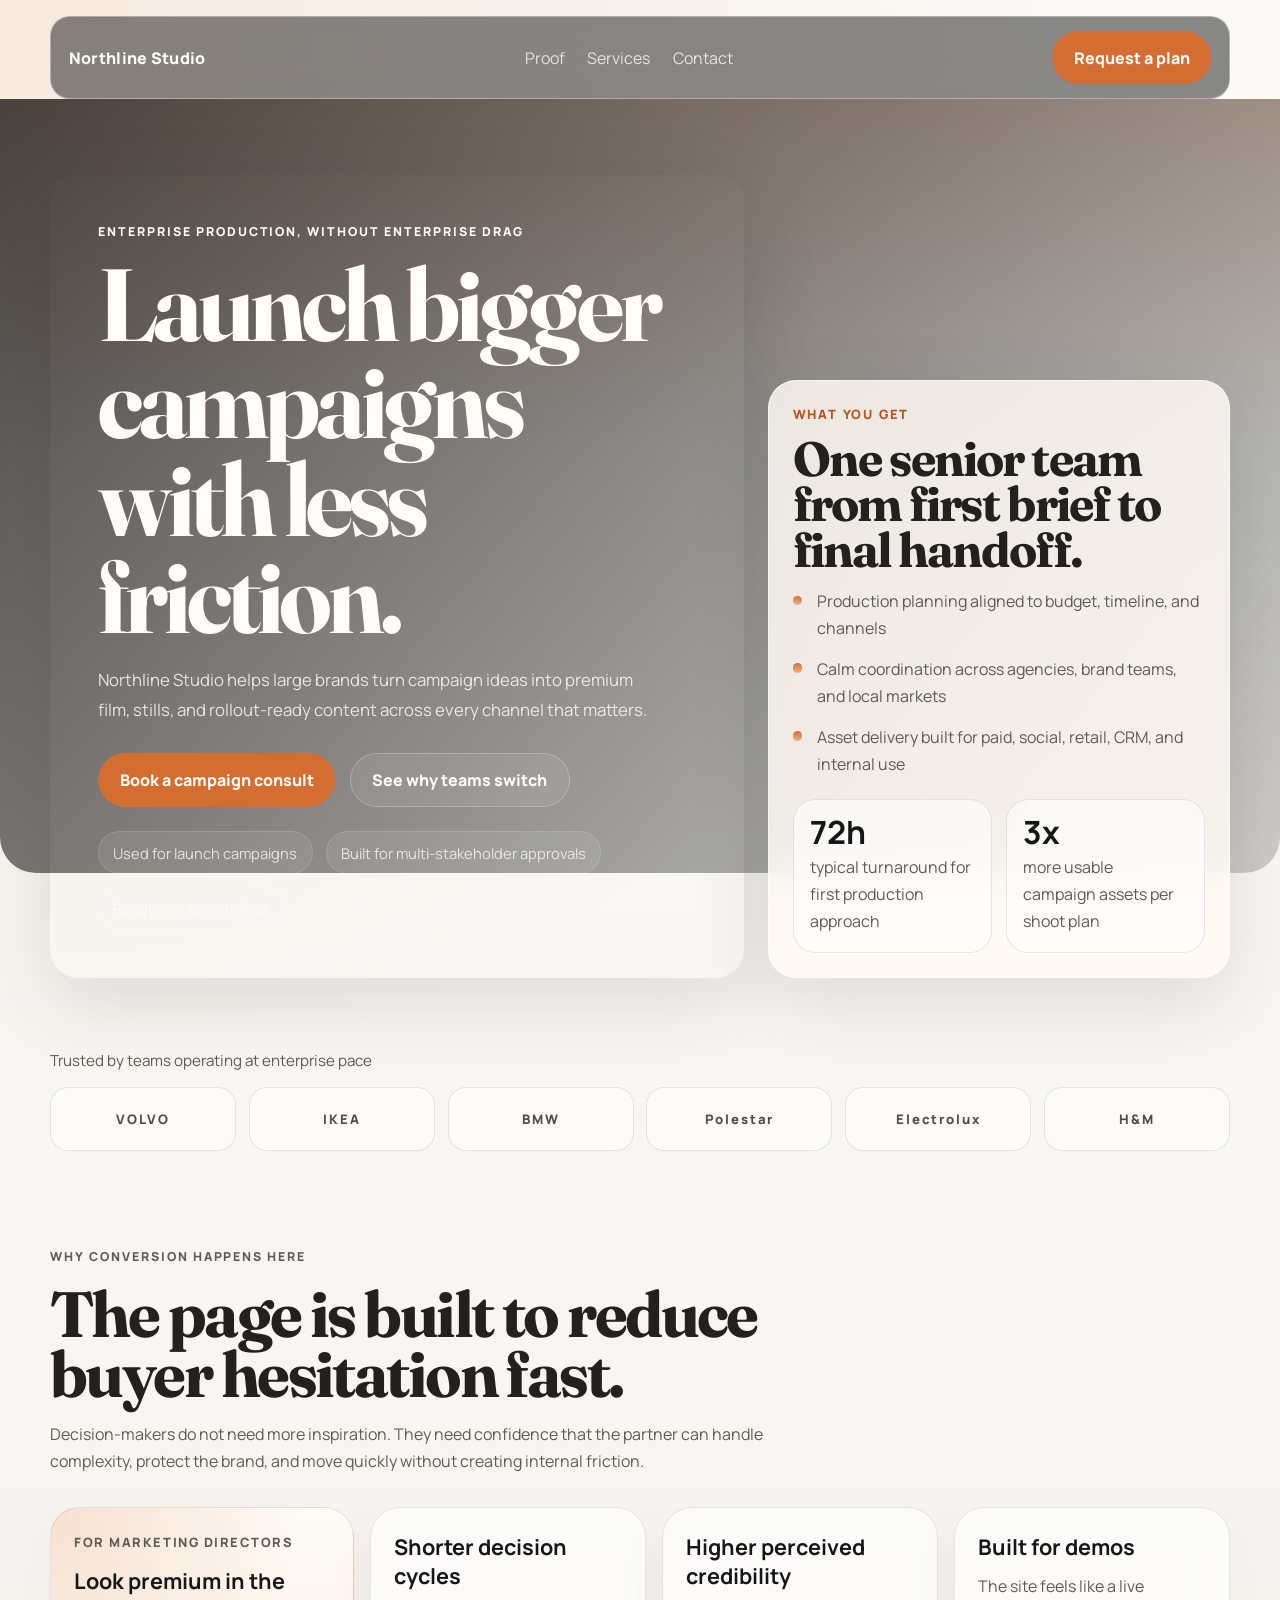
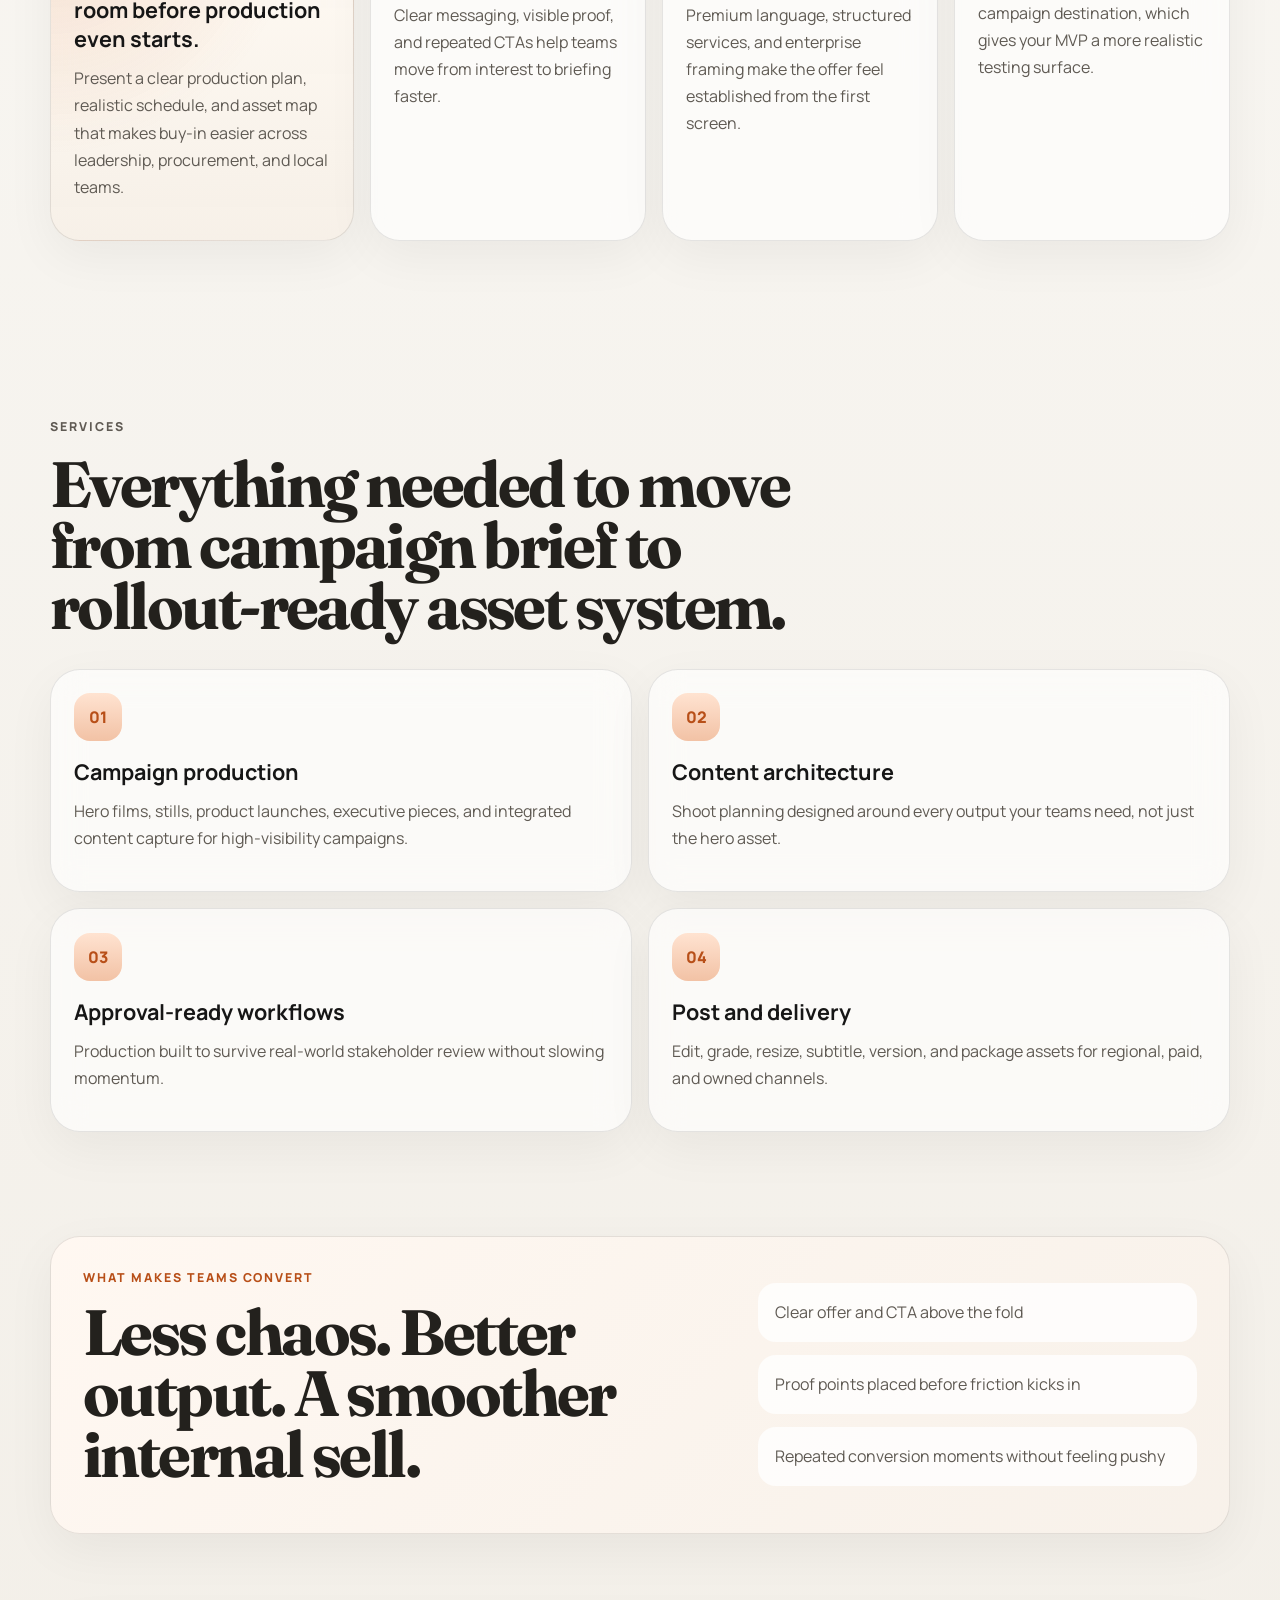
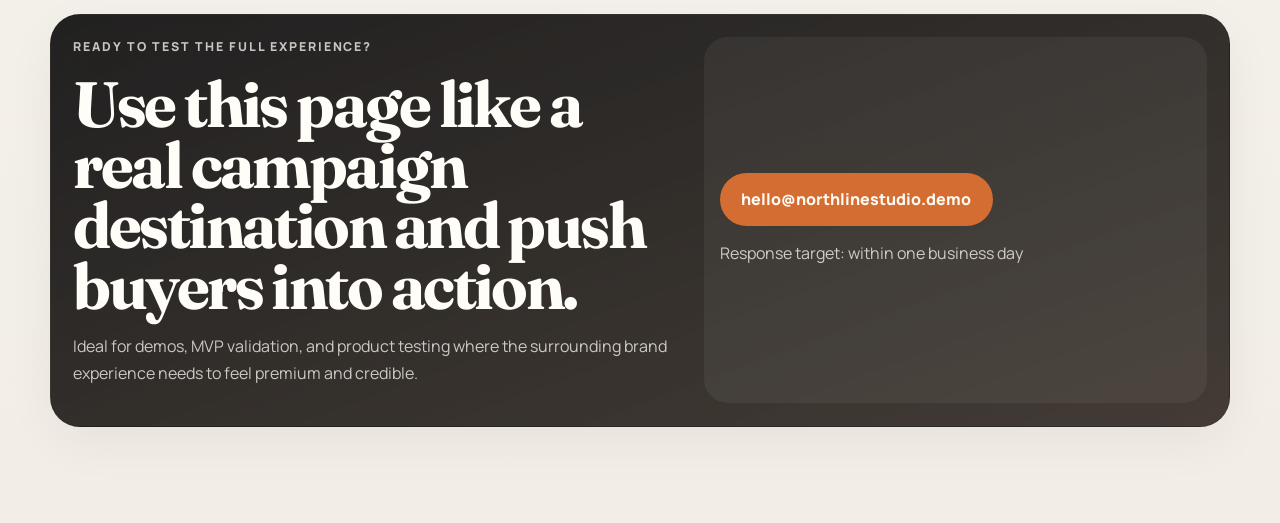
==== commit 8aed834d: "Redesign landing page and add contact flow" ====
--- a/index.html
+++ b/index.html
@@ -34,8 +34,7 @@
           <div class="hero__copy">
             <p class="eyebrow">Enterprise production, without enterprise drag</p>
             <h1 class="title_hero">
-              Launch the campaign with a production partner built for approvals, speed, and brand
-              control.
+              Launch bigger campaigns with less friction.
             </h1>
             <p class="hero__lede">
               Northline Studio helps large brands turn campaign ideas into premium film, stills,
--- a/styles.css
+++ b/styles.css
@@ -144,7 +144,7 @@
 }
 
 .title_hero {
-  max-width: 11ch;
+  max-width: 14ch;
   margin-bottom: 1.25rem;
   font-size: clamp(3.6rem, 8vw, 7rem);
 }
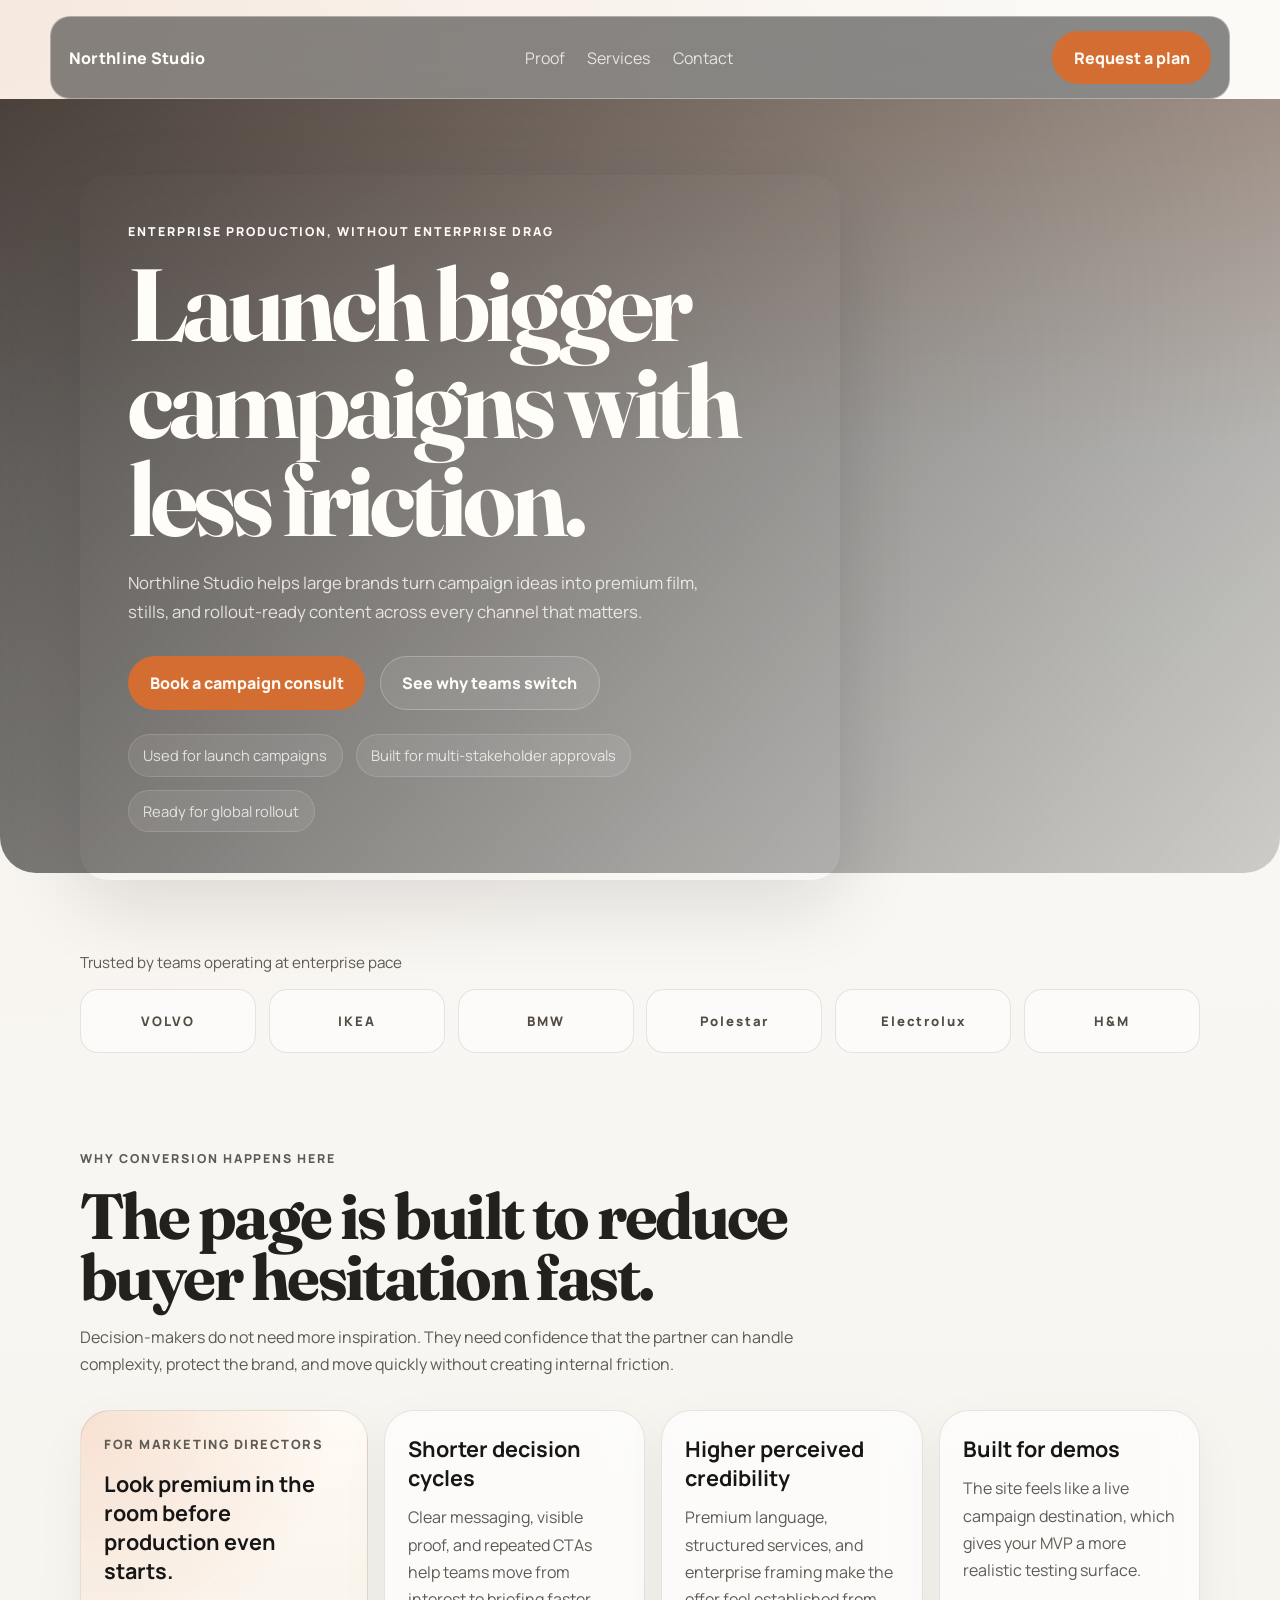
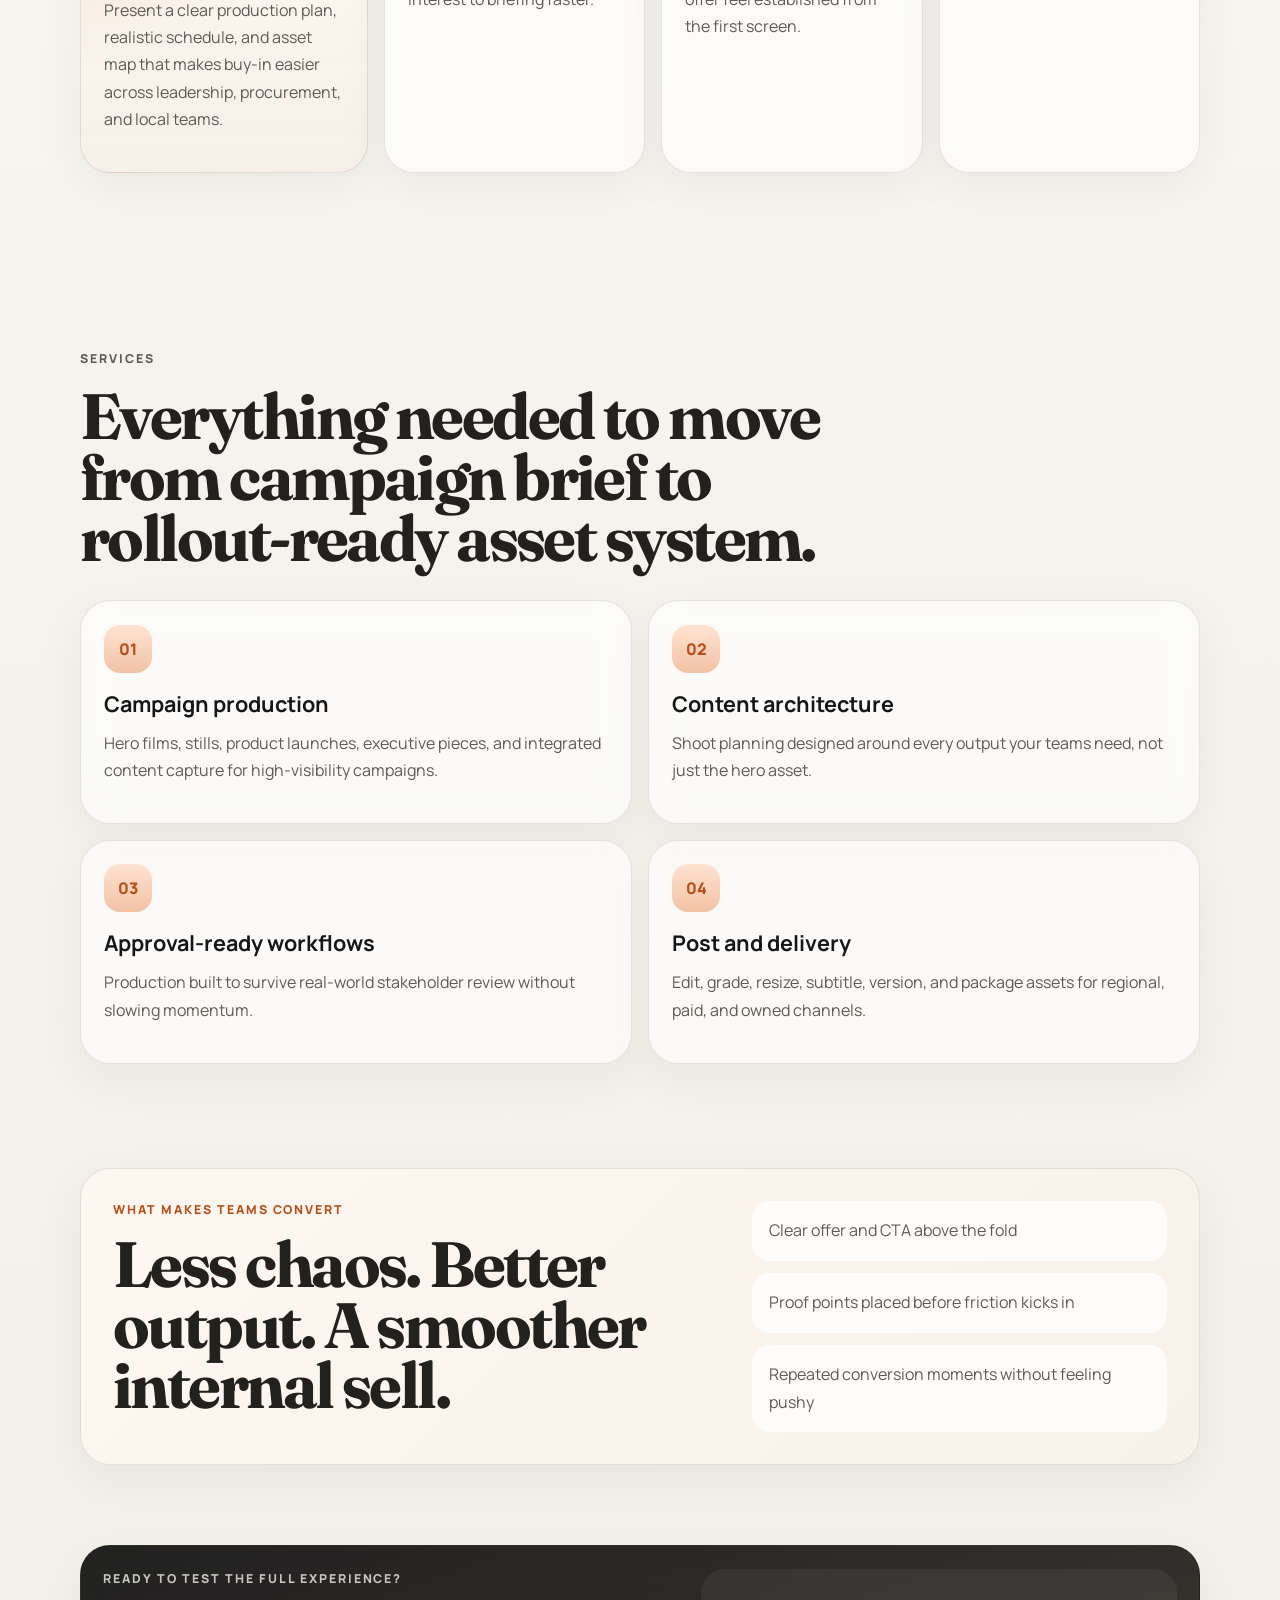
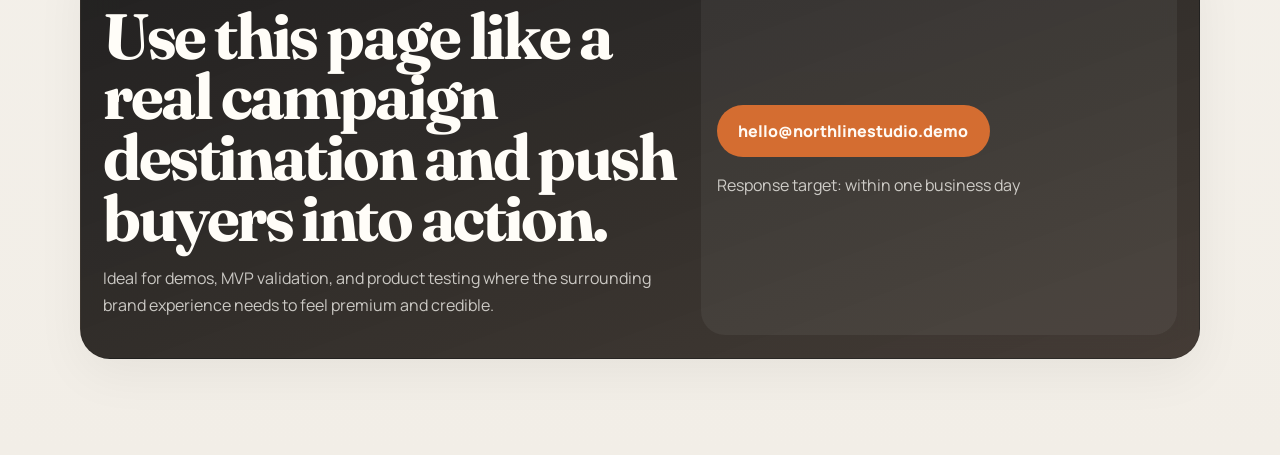
==== commit 6e68c8f3: "Simplify hero layout" ====
--- a/index.html
+++ b/index.html
@@ -52,26 +52,6 @@
               <span>Ready for global rollout</span>
             </div>
           </div>
-
-          <aside class="hero__panel">
-            <p class="hero__panel-label">What you get</p>
-            <h2>One senior team from first brief to final handoff.</h2>
-            <ul class="checklist">
-              <li>Production planning aligned to budget, timeline, and channels</li>
-              <li>Calm coordination across agencies, brand teams, and local markets</li>
-              <li>Asset delivery built for paid, social, retail, CRM, and internal use</li>
-            </ul>
-            <div class="hero__metrics">
-              <article>
-                <strong>72h</strong>
-                <span>typical turnaround for first production approach</span>
-              </article>
-              <article>
-                <strong>3x</strong>
-                <span>more usable campaign assets per shoot plan</span>
-              </article>
-            </div>
-          </aside>
         </div>
       </section>
 
--- a/styles.css
+++ b/styles.css
@@ -94,23 +94,20 @@
 .hero__grid {
   position: relative;
   z-index: 1;
-  display: grid;
-  grid-template-columns: minmax(0, 1.2fr) minmax(320px, 0.8fr);
-  gap: 1.5rem;
-  width: min(calc(100% - 2rem), var(--max-width));
+  display: block;
+  width: min(calc(100% - 3rem), 1120px);
   margin: 2.75rem auto 0;
-  align-items: end;
-}
-
-.hero__copy,
-.hero__panel {
+}
+
+.hero__copy {
+  width: min(100%, 760px);
+  padding: clamp(1.7rem, 4vw, 3rem);
   border-radius: 28px;
   box-shadow: var(--shadow);
-}
-
-.hero__copy {
-  padding: clamp(1.7rem, 4vw, 3rem);
   color: #fffdf8;
+  display: flex;
+  flex-direction: column;
+  justify-content: center;
 }
 
 .eyebrow {
@@ -150,7 +147,7 @@
 }
 
 .hero__lede {
-  max-width: 56ch;
+  max-width: 60ch;
   margin-bottom: 1.8rem;
   color: rgba(255, 253, 248, 0.82);
   font-size: 1.05rem;
@@ -207,6 +204,7 @@
   flex-wrap: wrap;
   gap: 0.8rem;
   margin-top: 1.5rem;
+  justify-content: flex-start;
 }
 
 .hero__trust span {
@@ -218,75 +216,6 @@
   font-size: 0.92rem;
 }
 
-.hero__panel {
-  padding: 1.5rem;
-  border: 1px solid rgba(255, 255, 255, 0.6);
-  background: rgba(255, 250, 244, 0.84);
-  backdrop-filter: blur(18px);
-}
-
-.hero__panel-label {
-  margin-bottom: 0.8rem;
-  color: var(--accent-deep);
-  font-size: 0.8rem;
-  font-weight: 800;
-  letter-spacing: 0.14em;
-  text-transform: uppercase;
-}
-
-.hero__panel h2 {
-  margin-bottom: 1rem;
-  font-size: clamp(2rem, 4vw, 3rem);
-  color: var(--ink-soft);
-}
-
-.checklist {
-  margin: 0;
-  padding: 0;
-  list-style: none;
-}
-
-.checklist li {
-  position: relative;
-  padding: 0 0 0 1.5rem;
-  margin-bottom: 0.95rem;
-  color: var(--muted);
-  line-height: 1.65;
-}
-
-.checklist li::before {
-  content: "";
-  position: absolute;
-  left: 0;
-  top: 0.45rem;
-  width: 0.6rem;
-  height: 0.6rem;
-  border-radius: 50%;
-  background: linear-gradient(180deg, var(--accent), #f0b18c);
-}
-
-.hero__metrics {
-  display: grid;
-  grid-template-columns: repeat(2, minmax(0, 1fr));
-  gap: 0.9rem;
-  margin-top: 1.4rem;
-}
-
-.hero__metrics article {
-  padding: 1rem;
-  border: 1px solid var(--line);
-  border-radius: 22px;
-  background: rgba(255, 255, 255, 0.58);
-}
-
-.hero__metrics strong {
-  display: block;
-  margin-bottom: 0.35rem;
-  font-size: 2rem;
-  line-height: 1;
-}
-
-.hero__metrics span,
 .section-heading p,
 .proof-card p,
 .service p,
@@ -300,7 +229,7 @@
 .logo-strip,
 .section,
 .conversion-band {
-  width: min(calc(100% - 2rem), var(--max-width));
+  width: min(calc(100% - 3rem), 1120px);
   margin: 0 auto;
 }
 
@@ -478,8 +407,7 @@
   margin-bottom: 0;
 }
 
-@media (max-width: 1024px) {
-  .hero__grid,
+@media (max-width: 1100px) {
   .proof-grid,
   .conversion-band,
   .contact__card {
@@ -514,12 +442,11 @@
   }
 
   .hero__grid {
-    width: min(calc(100% - 1rem), var(--max-width));
+    width: min(calc(100% - 1.5rem), var(--max-width));
     margin-top: 1rem;
   }
 
   .hero__copy,
-  .hero__panel,
   .proof-card,
   .service,
   .contact__card,
@@ -537,12 +464,8 @@
 
   .section,
   .contact {
-    width: min(calc(100% - 1rem), var(--max-width));
+    width: min(calc(100% - 1.5rem), var(--max-width));
     padding-top: 4rem;
-  }
-
-  .hero__metrics {
-    grid-template-columns: 1fr;
   }
 }
 
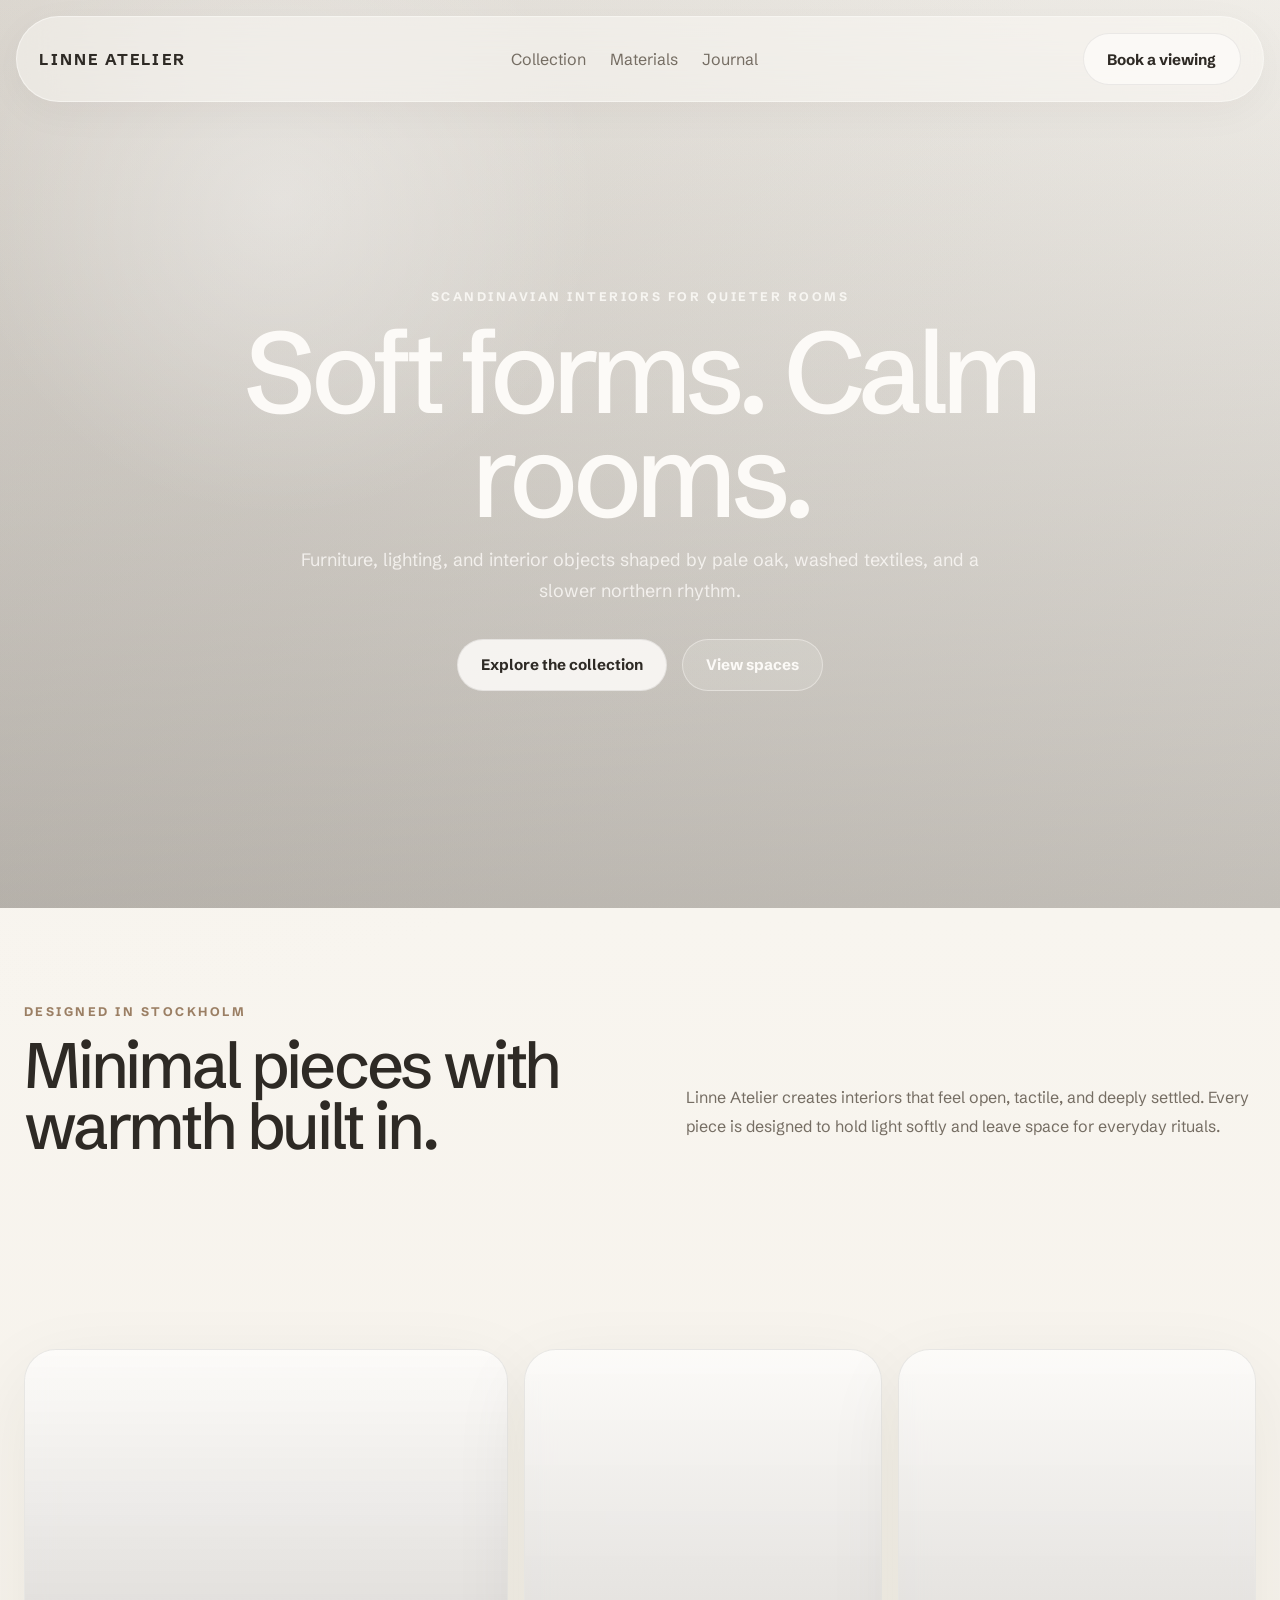
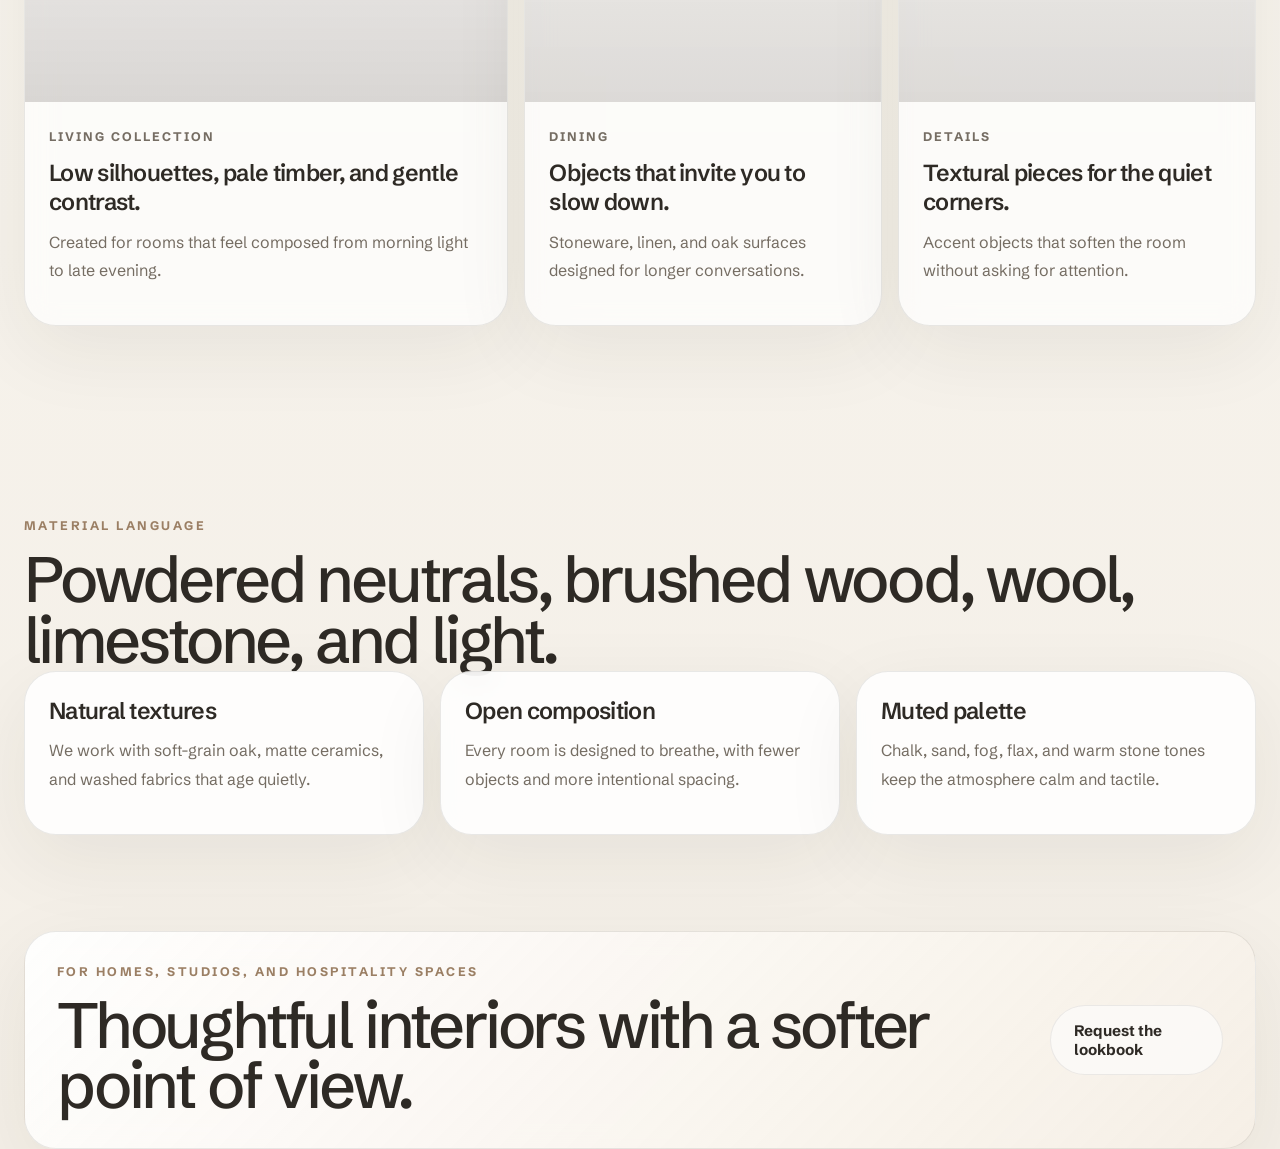
==== commit 6ce43864: "Redesign site as Scandinavian interior brand" ====
--- a/index.html
+++ b/index.html
@@ -3,183 +3,119 @@
   <head>
     <meta charset="UTF-8" />
     <meta name="viewport" content="width=device-width, initial-scale=1.0" />
-    <title>Northline Studio</title>
+    <title>Linne Atelier</title>
     <meta
       name="description"
-      content="Campaign production for enterprise brands that need premium execution, fast approvals, and rollout-ready delivery."
+      content="Softly modern Scandinavian interiors, furniture, and objects designed for slower living."
     />
     <link rel="preconnect" href="https://fonts.googleapis.com" />
     <link rel="preconnect" href="https://fonts.gstatic.com" crossorigin />
     <link
-      href="https://fonts.googleapis.com/css2?family=Manrope:wght@400;500;600;700;800&family=Fraunces:opsz,wght@9..144,600;9..144,700&display=swap"
+      href="https://fonts.googleapis.com/css2?family=Manrope:wght@400;500;600;700;800&family=Schibsted+Grotesk:wght@400;500;600;700&display=swap"
       rel="stylesheet"
     />
     <link rel="stylesheet" href="styles.css" />
   </head>
   <body>
     <header class="topbar">
-      <a href="#" class="brand">Northline Studio</a>
+      <a href="#" class="brand">Linne Atelier</a>
       <nav class="topbar__nav">
-        <a href="#proof">Proof</a>
-        <a href="#services">Services</a>
-        <a href="#contact">Contact</a>
+        <a href="#collection">Collection</a>
+        <a href="#materials">Materials</a>
+        <a href="contact.html">Journal</a>
       </nav>
-      <a href="contact.html" class="button button--nav">Request a plan</a>
+      <a href="contact.html" class="button button--nav">Book a viewing</a>
     </header>
 
     <main>
       <section class="hero">
         <div class="hero__backdrop"></div>
+        <div class="hero__veil"></div>
         <div class="hero__grid">
           <div class="hero__copy">
-            <p class="eyebrow">Enterprise production, without enterprise drag</p>
-            <h1 class="title_hero">
-              Launch bigger campaigns with less friction.
-            </h1>
+            <p class="eyebrow">Scandinavian interiors for quieter rooms</p>
+            <h1 class="title_hero">Soft forms. Calm rooms.</h1>
             <p class="hero__lede">
-              Northline Studio helps large brands turn campaign ideas into premium film, stills,
-              and rollout-ready content across every channel that matters.
+              Furniture, lighting, and interior objects shaped by pale oak, washed textiles, and a
+              slower northern rhythm.
             </p>
 
             <div class="hero__actions">
-              <a href="contact.html" class="button button_primary">Book a campaign consult</a>
-              <a href="#proof" class="button button--secondary">See why teams switch</a>
-            </div>
-
-            <div class="hero__trust">
-              <span>Used for launch campaigns</span>
-              <span>Built for multi-stakeholder approvals</span>
-              <span>Ready for global rollout</span>
+              <a href="contact.html" class="button button_primary">Explore the collection</a>
+              <a href="#collection" class="button button--secondary">View spaces</a>
             </div>
           </div>
         </div>
       </section>
 
-      <section class="logo-strip" aria-label="Example client categories">
-        <p>Trusted by teams operating at enterprise pace</p>
-        <div class="logo-strip__items">
-          <span>VOLVO</span>
-          <span>IKEA</span>
-          <span>BMW</span>
-          <span>Polestar</span>
-          <span>Electrolux</span>
-          <span>H&amp;M</span>
+      <section class="section intro-strip" id="collection">
+        <div class="intro-strip__lead">
+          <p class="eyebrow eyebrow--soft">Designed in Stockholm</p>
+          <h2>Minimal pieces with warmth built in.</h2>
+        </div>
+        <div class="intro-strip__text">
+          <p>
+            Linne Atelier creates interiors that feel open, tactile, and deeply settled. Every
+            piece is designed to hold light softly and leave space for everyday rituals.
+          </p>
         </div>
       </section>
 
-      <section class="section proof" id="proof">
-        <div class="section-heading">
-          <p class="eyebrow eyebrow--dark">Why conversion happens here</p>
-          <h2>The page is built to reduce buyer hesitation fast.</h2>
-          <p>
-            Decision-makers do not need more inspiration. They need confidence that the partner
-            can handle complexity, protect the brand, and move quickly without creating internal
-            friction.
-          </p>
+      <section class="section gallery">
+        <article class="gallery-card gallery-card--large">
+          <div class="gallery-card__image gallery-card__image--living"></div>
+          <div class="gallery-card__body">
+            <p class="gallery-card__eyebrow">Living collection</p>
+            <h3>Low silhouettes, pale timber, and gentle contrast.</h3>
+            <p>Created for rooms that feel composed from morning light to late evening.</p>
+          </div>
+        </article>
+        <article class="gallery-card">
+          <div class="gallery-card__image gallery-card__image--dining"></div>
+          <div class="gallery-card__body">
+            <p class="gallery-card__eyebrow">Dining</p>
+            <h3>Objects that invite you to slow down.</h3>
+            <p>Stoneware, linen, and oak surfaces designed for longer conversations.</p>
+          </div>
+        </article>
+        <article class="gallery-card">
+          <div class="gallery-card__image gallery-card__image--detail"></div>
+          <div class="gallery-card__body">
+            <p class="gallery-card__eyebrow">Details</p>
+            <h3>Textural pieces for the quiet corners.</h3>
+            <p>Accent objects that soften the room without asking for attention.</p>
+          </div>
+        </article>
+      </section>
+
+      <section class="section materials" id="materials">
+        <div class="section-heading section-heading--wide">
+          <p class="eyebrow eyebrow--soft">Material language</p>
+          <h2>Powdered neutrals, brushed wood, wool, limestone, and light.</h2>
         </div>
 
-        <div class="proof-grid">
-          <article class="proof-card proof-card--featured">
-            <p class="proof-card__kicker">For marketing directors</p>
-            <h3>Look premium in the room before production even starts.</h3>
-            <p>
-              Present a clear production plan, realistic schedule, and asset map that makes buy-in
-              easier across leadership, procurement, and local teams.
-            </p>
+        <div class="materials-grid">
+          <article class="material">
+            <h3>Natural textures</h3>
+            <p>We work with soft-grain oak, matte ceramics, and washed fabrics that age quietly.</p>
           </article>
-          <article class="proof-card">
-            <h3>Shorter decision cycles</h3>
-            <p>
-              Clear messaging, visible proof, and repeated CTAs help teams move from interest to
-              briefing faster.
-            </p>
+          <article class="material">
+            <h3>Open composition</h3>
+            <p>Every room is designed to breathe, with fewer objects and more intentional spacing.</p>
           </article>
-          <article class="proof-card">
-            <h3>Higher perceived credibility</h3>
-            <p>
-              Premium language, structured services, and enterprise framing make the offer feel
-              established from the first screen.
-            </p>
-          </article>
-          <article class="proof-card">
-            <h3>Built for demos</h3>
-            <p>
-              The site feels like a live campaign destination, which gives your MVP a more
-              realistic testing surface.
-            </p>
+          <article class="material">
+            <h3>Muted palette</h3>
+            <p>Chalk, sand, fog, flax, and warm stone tones keep the atmosphere calm and tactile.</p>
           </article>
         </div>
       </section>
 
-      <section class="section services" id="services">
-        <div class="section-heading">
-          <p class="eyebrow eyebrow--accent">Services</p>
-          <h2>Everything needed to move from campaign brief to rollout-ready asset system.</h2>
+      <section class="section story-band">
+        <div class="story-band__copy">
+          <p class="eyebrow eyebrow--soft">For homes, studios, and hospitality spaces</p>
+          <h2>Thoughtful interiors with a softer point of view.</h2>
         </div>
-
-        <div class="services-grid">
-          <article class="service">
-            <span class="service__number">01</span>
-            <h3>Campaign production</h3>
-            <p>
-              Hero films, stills, product launches, executive pieces, and integrated content
-              capture for high-visibility campaigns.
-            </p>
-          </article>
-          <article class="service">
-            <span class="service__number">02</span>
-            <h3>Content architecture</h3>
-            <p>
-              Shoot planning designed around every output your teams need, not just the hero asset.
-            </p>
-          </article>
-          <article class="service">
-            <span class="service__number">03</span>
-            <h3>Approval-ready workflows</h3>
-            <p>
-              Production built to survive real-world stakeholder review without slowing momentum.
-            </p>
-          </article>
-          <article class="service">
-            <span class="service__number">04</span>
-            <h3>Post and delivery</h3>
-            <p>
-              Edit, grade, resize, subtitle, version, and package assets for regional, paid, and
-              owned channels.
-            </p>
-          </article>
-        </div>
-      </section>
-
-      <section class="section conversion-band">
-        <div>
-          <p class="eyebrow eyebrow--dark">What makes teams convert</p>
-          <h2>Less chaos. Better output. A smoother internal sell.</h2>
-        </div>
-        <div class="conversion-band__list">
-          <p>Clear offer and CTA above the fold</p>
-          <p>Proof points placed before friction kicks in</p>
-          <p>Repeated conversion moments without feeling pushy</p>
-        </div>
-      </section>
-
-      <section class="section contact" id="contact">
-        <div class="contact__card">
-          <div class="contact__copy">
-            <p class="eyebrow">Ready to test the full experience?</p>
-            <h2>Use this page like a real campaign destination and push buyers into action.</h2>
-            <p>
-              Ideal for demos, MVP validation, and product testing where the surrounding brand
-              experience needs to feel premium and credible.
-            </p>
-          </div>
-          <div class="contact__actions">
-            <a href="contact.html" class="button button_primary">
-              hello@northlinestudio.demo
-            </a>
-            <p class="contact__note">Response target: within one business day</p>
-          </div>
-        </div>
+        <a href="contact.html" class="button button_primary">Request the lookbook</a>
       </section>
     </main>
 
--- a/styles.css
+++ b/styles.css
@@ -1,16 +1,16 @@
 :root {
-  --bg: #f5f3ef;
-  --bg-soft: #ebe6dd;
-  --surface: rgba(255, 255, 255, 0.72);
-  --surface-strong: #fffdf9;
-  --text: #161616;
-  --muted: #5f5a53;
-  --line: rgba(22, 22, 22, 0.1);
-  --accent: #d46d31;
-  --accent-deep: #b84f18;
-  --ink-soft: #23211d;
-  --shadow: 0 24px 80px rgba(17, 16, 13, 0.12);
-  --max-width: 1180px;
+  --bg: #f7f4ef;
+  --bg-soft: #efe9df;
+  --surface: rgba(255, 255, 255, 0.7);
+  --surface-strong: rgba(255, 255, 255, 0.86);
+  --text: #2e2a25;
+  --muted: #756d63;
+  --line: rgba(46, 42, 37, 0.1);
+  --accent: #b59b82;
+  --accent-strong: #9b7f64;
+  --white: #fcfaf7;
+  --shadow: 0 24px 80px rgba(44, 38, 31, 0.07);
+  --max-width: 1440px;
 }
 
 * {
@@ -24,10 +24,10 @@
 body {
   margin: 0;
   color: var(--text);
-  font-family: "Manrope", sans-serif;
+  font-family: "Schibsted Grotesk", sans-serif;
   background:
-    radial-gradient(circle at top left, rgba(212, 109, 49, 0.12), transparent 28%),
-    linear-gradient(180deg, #fbfaf7 0%, #f2eee7 100%);
+    radial-gradient(circle at top left, rgba(245, 241, 234, 0.85), transparent 34%),
+    linear-gradient(180deg, #faf8f3 0%, #f4efe7 100%);
 }
 
 a {
@@ -38,92 +38,6 @@
 img {
   max-width: 100%;
   display: block;
-}
-
-.topbar {
-  position: sticky;
-  top: 0;
-  z-index: 20;
-  display: flex;
-  align-items: center;
-  justify-content: space-between;
-  gap: 1rem;
-  width: min(calc(100% - 2rem), var(--max-width));
-  margin: 1rem auto 0;
-  padding: 0.9rem 1.1rem;
-  border: 1px solid rgba(255, 255, 255, 0.35);
-  border-radius: 20px;
-  background: rgba(22, 22, 22, 0.5);
-  backdrop-filter: blur(18px);
-  color: #fffdf8;
-}
-
-.brand {
-  font-weight: 800;
-  letter-spacing: 0.02em;
-}
-
-.topbar__nav {
-  display: flex;
-  gap: 1.4rem;
-  color: rgba(255, 253, 248, 0.8);
-}
-
-.topbar__nav a:hover {
-  color: #ffffff;
-}
-
-.hero {
-  position: relative;
-  padding: 2rem 1rem 3rem;
-}
-
-.hero__backdrop {
-  position: absolute;
-  inset: 0 0 auto;
-  height: 86vh;
-  background:
-    linear-gradient(130deg, rgba(10, 10, 10, 0.72), rgba(10, 10, 10, 0.18)),
-    linear-gradient(180deg, rgba(212, 109, 49, 0.22), transparent 45%),
-    url("https://images.unsplash.com/photo-1497366754035-f200968a6e72?auto=format&fit=crop&w=2000&q=80");
-  background-size: cover;
-  background-position: center;
-  border-radius: 0 0 36px 36px;
-}
-
-.hero__grid {
-  position: relative;
-  z-index: 1;
-  display: block;
-  width: min(calc(100% - 3rem), 1120px);
-  margin: 2.75rem auto 0;
-}
-
-.hero__copy {
-  width: min(100%, 760px);
-  padding: clamp(1.7rem, 4vw, 3rem);
-  border-radius: 28px;
-  box-shadow: var(--shadow);
-  color: #fffdf8;
-  display: flex;
-  flex-direction: column;
-  justify-content: center;
-}
-
-.eyebrow {
-  margin: 0 0 1rem;
-  font-size: 0.77rem;
-  font-weight: 800;
-  letter-spacing: 0.16em;
-  text-transform: uppercase;
-}
-
-.eyebrow--dark {
-  color: var(--accent-deep);
-}
-
-.eyebrow--accent {
-  color: var(--accent);
 }
 
 h1,
@@ -133,42 +47,52 @@
   margin-top: 0;
 }
 
-h1,
-h2 {
-  font-family: "Fraunces", serif;
-  line-height: 0.95;
-  letter-spacing: -0.04em;
-}
-
-.title_hero {
-  max-width: 14ch;
-  margin-bottom: 1.25rem;
-  font-size: clamp(3.6rem, 8vw, 7rem);
-}
-
-.hero__lede {
-  max-width: 60ch;
-  margin-bottom: 1.8rem;
-  color: rgba(255, 253, 248, 0.82);
-  font-size: 1.05rem;
-  line-height: 1.75;
-}
-
-.hero__actions,
-.contact__actions {
-  display: flex;
-  flex-wrap: wrap;
-  gap: 0.9rem;
+.topbar {
+  position: fixed;
+  top: 0;
+  left: 50%;
+  transform: translateX(-50%);
+  z-index: 20;
+  display: flex;
+  align-items: center;
+  justify-content: space-between;
+  gap: 1rem;
+  width: min(calc(100% - 2rem), var(--max-width));
+  margin-top: 1rem;
+  padding: 1rem 1.4rem;
+  border: 1px solid rgba(252, 250, 247, 0.6);
+  border-radius: 999px;
+  background: rgba(252, 250, 247, 0.48);
+  backdrop-filter: blur(18px);
+  box-shadow: 0 10px 40px rgba(44, 38, 31, 0.04);
+}
+
+.brand {
+  font-size: 0.98rem;
+  font-weight: 700;
+  letter-spacing: 0.14em;
+  text-transform: uppercase;
+}
+
+.topbar__nav {
+  display: flex;
+  gap: 1.5rem;
+  color: var(--muted);
+}
+
+.topbar__nav a:hover {
+  color: var(--text);
 }
 
 .button {
   display: inline-flex;
   align-items: center;
   justify-content: center;
-  min-height: 3.2rem;
-  padding: 0.95rem 1.35rem;
+  min-height: 3.25rem;
+  padding: 0.95rem 1.45rem;
   border-radius: 999px;
-  font-weight: 800;
+  font-size: 0.95rem;
+  font-weight: 700;
   transition:
     transform 180ms ease,
     background-color 180ms ease,
@@ -180,340 +104,273 @@
   transform: translateY(-2px);
 }
 
-.button--primary,
 .button_primary,
 .button--nav {
-  background: var(--accent);
-  color: #fffaf4;
-}
-
-.button--primary:hover,
+  background: rgba(252, 250, 247, 0.88);
+  color: var(--text);
+  border: 1px solid rgba(46, 42, 37, 0.08);
+}
+
 .button_primary:hover,
 .button--nav:hover {
-  background: var(--accent-deep);
+  background: var(--white);
 }
 
 .button--secondary {
-  border: 1px solid rgba(255, 255, 255, 0.24);
-  background: rgba(255, 255, 255, 0.08);
-  color: #fffdf8;
-}
-
-.hero__trust {
-  display: flex;
-  flex-wrap: wrap;
-  gap: 0.8rem;
-  margin-top: 1.5rem;
-  justify-content: flex-start;
-}
-
-.hero__trust span {
-  padding: 0.65rem 0.9rem;
-  border: 1px solid rgba(255, 255, 255, 0.14);
-  border-radius: 999px;
-  background: rgba(255, 255, 255, 0.08);
-  color: rgba(255, 253, 248, 0.78);
-  font-size: 0.92rem;
-}
-
-.section-heading p,
-.proof-card p,
-.service p,
-.contact__copy p,
-.contact__note,
-.conversion-band__list p {
-  color: var(--muted);
-  line-height: 1.7;
-}
-
-.logo-strip,
-.section,
-.conversion-band {
-  width: min(calc(100% - 3rem), 1120px);
+  border: 1px solid rgba(252, 250, 247, 0.42);
+  background: rgba(252, 250, 247, 0.14);
+  color: var(--white);
+}
+
+.hero {
+  position: relative;
+  min-height: 100svh;
+  padding: 7.5rem 1.5rem 3rem;
+  overflow: hidden;
+}
+
+.hero__backdrop,
+.hero__veil {
+  position: absolute;
+  inset: 0;
+}
+
+.hero__backdrop {
+  background:
+    linear-gradient(120deg, rgba(68, 59, 50, 0.16), rgba(68, 59, 50, 0.02)),
+    url("https://images.unsplash.com/photo-1505693416388-ac5ce068fe85?auto=format&fit=crop&w=2200&q=80");
+  background-position: center;
+  background-size: cover;
+}
+
+.hero__veil {
+  background:
+    radial-gradient(circle at 22% 22%, rgba(255, 255, 255, 0.34), transparent 26%),
+    linear-gradient(180deg, rgba(246, 240, 232, 0.08), rgba(65, 58, 50, 0.28));
+}
+
+.hero__grid {
+  position: relative;
+  z-index: 1;
+  width: min(calc(100% - 3rem), var(--max-width));
   margin: 0 auto;
-}
-
-.logo-strip {
-  display: grid;
-  gap: 1rem;
-  padding: 1.5rem 0 0.5rem;
-}
-
-.logo-strip p {
-  margin-bottom: 0;
-  color: var(--muted);
-  font-size: 0.95rem;
-}
-
-.logo-strip__items {
-  display: grid;
-  grid-template-columns: repeat(6, minmax(0, 1fr));
-  gap: 0.8rem;
-}
-
-.logo-strip__items span {
-  display: inline-flex;
+  min-height: calc(100svh - 10rem);
+  display: flex;
   align-items: center;
   justify-content: center;
-  min-height: 4rem;
-  border: 1px solid var(--line);
-  border-radius: 18px;
-  background: rgba(255, 255, 255, 0.5);
-  color: #534c44;
-  font-weight: 800;
-  letter-spacing: 0.14em;
-  font-size: 0.82rem;
+}
+
+.hero__copy {
+  width: 100%;
+  max-width: 1440px;
+  padding: clamp(2rem, 4vw, 4rem) clamp(1rem, 4vw, 3rem);
+  display: flex;
+  flex-direction: column;
+  align-items: center;
+  text-align: center;
+}
+
+.eyebrow {
+  margin-bottom: 1rem;
+  color: rgba(252, 250, 247, 0.85);
+  font-size: 0.78rem;
+  font-weight: 700;
+  letter-spacing: 0.2em;
+  text-transform: uppercase;
+}
+
+.eyebrow--soft {
+  color: var(--accent-strong);
+}
+
+.title_hero {
+  max-width: 14ch;
+  margin-bottom: 1rem;
+  color: var(--white);
+  font-size: clamp(4rem, 9vw, 8.8rem);
+  font-weight: 500;
+  line-height: 0.9;
+  letter-spacing: -0.06em;
+}
+
+.hero__lede {
+  max-width: 44rem;
+  margin-bottom: 2rem;
+  color: rgba(252, 250, 247, 0.8);
+  font-size: clamp(1rem, 1.4vw, 1.2rem);
+  line-height: 1.75;
+}
+
+.hero__lede--dark {
+  color: var(--muted);
+}
+
+.hero__actions,
+.contact__actions {
+  display: flex;
+  flex-wrap: wrap;
+  justify-content: center;
+  gap: 0.9rem;
+}
+
+.section,
+.contact-main {
+  width: min(calc(100% - 3rem), var(--max-width));
+  margin: 0 auto;
 }
 
 .section {
-  padding: 5.5rem 0;
-}
-
-.section-heading {
-  max-width: 760px;
-  margin-bottom: 2rem;
-}
-
+  padding: 6rem 0;
+}
+
+.intro-strip {
+  display: grid;
+  grid-template-columns: 1.05fr 0.95fr;
+  gap: 2rem;
+  align-items: end;
+}
+
+.intro-strip__lead h2,
 .section-heading h2,
-.conversion-band h2,
-.contact__copy h2 {
-  margin-bottom: 1rem;
-  font-size: clamp(2.5rem, 5vw, 4.6rem);
-  color: var(--ink-soft);
-}
-
-.proof-grid {
-  display: grid;
-  grid-template-columns: 1.1fr repeat(3, minmax(0, 1fr));
+.story-band__copy h2,
+.contact-hero__copy .title_hero {
+  margin-bottom: 0;
+  color: var(--text);
+  font-size: clamp(2.5rem, 5vw, 5.2rem);
+  font-weight: 500;
+  line-height: 0.95;
+  letter-spacing: -0.05em;
+}
+
+.intro-strip__text p,
+.gallery-card__body p,
+.material p,
+.contact-hero__copy p {
+  color: var(--muted);
+  line-height: 1.8;
+}
+
+.gallery {
+  display: grid;
+  grid-template-columns: 1.15fr 0.85fr 0.85fr;
   gap: 1rem;
 }
 
-.proof-card,
-.service,
-.contact__card,
-.conversion-band {
-  border: 1px solid var(--line);
-  border-radius: 30px;
-  background: rgba(255, 255, 255, 0.62);
-  box-shadow: 0 16px 50px rgba(22, 22, 22, 0.05);
-  backdrop-filter: blur(16px);
-}
-
-.proof-card,
-.service {
-  padding: 1.45rem;
-}
-
-.proof-card--featured {
-  background:
-    radial-gradient(circle at top left, rgba(212, 109, 49, 0.18), transparent 55%),
-    linear-gradient(180deg, rgba(255, 250, 244, 0.94), rgba(246, 239, 231, 0.92));
-}
-
-.proof-card__kicker {
-  margin-bottom: 0.8rem;
-  color: var(--accent-deep);
-  font-size: 0.8rem;
-  font-weight: 800;
-  letter-spacing: 0.12em;
-  text-transform: uppercase;
-}
-
-.proof-card h3,
-.service h3 {
-  margin-bottom: 0.75rem;
-  font-size: 1.35rem;
-}
-
-.services-grid {
-  display: grid;
-  grid-template-columns: repeat(2, minmax(0, 1fr));
-  gap: 1rem;
-}
-
-.service__number {
-  display: inline-flex;
-  align-items: center;
-  justify-content: center;
-  width: 3rem;
-  height: 3rem;
-  margin-bottom: 1rem;
-  border-radius: 16px;
-  background: linear-gradient(180deg, #ffe3d1, #f2c2a5);
-  color: var(--accent-deep);
-  font-weight: 800;
-}
-
-.conversion-band {
-  display: grid;
-  grid-template-columns: 1.2fr 0.8fr;
-  gap: 1rem;
-  padding: 2rem;
-  margin-top: 1rem;
-  margin-bottom: 1rem;
-  background:
-    linear-gradient(135deg, rgba(255, 247, 240, 0.92), rgba(247, 240, 232, 0.92)),
-    rgba(255, 255, 255, 0.7);
-}
-
-.conversion-band__list {
-  display: grid;
-  gap: 0.8rem;
-  align-content: center;
-}
-
-.conversion-band__list p {
-  margin-bottom: 0;
-  padding: 1rem 1.1rem;
-  border-radius: 18px;
-  background: rgba(255, 255, 255, 0.76);
-}
-
-.contact {
-  padding-top: 4rem;
-  padding-bottom: 6rem;
-}
-
-.contact__card {
-  display: grid;
-  grid-template-columns: 1.1fr 0.9fr;
-  gap: 1rem;
-  padding: 1.4rem;
-  background:
-    linear-gradient(160deg, rgba(19, 19, 19, 0.94), rgba(43, 34, 28, 0.88)),
-    rgba(255, 255, 255, 0.04);
-  color: #fffdf8;
-}
-
-.contact__copy h2 {
-  color: #fffdf8;
-}
-
-.contact__copy p,
-.contact__note {
-  color: rgba(255, 253, 248, 0.74);
-}
-
-.contact__actions {
-  align-items: start;
-  justify-content: center;
-  flex-direction: column;
-  padding: 1rem;
-  border-radius: 24px;
-  background: rgba(255, 255, 255, 0.05);
-}
-
-.contact__note {
-  margin-bottom: 0;
-}
-
-@media (max-width: 1100px) {
-  .proof-grid,
-  .conversion-band,
-  .contact__card {
-    grid-template-columns: 1fr;
-  }
-
-  .logo-strip__items,
-  .services-grid {
-    grid-template-columns: repeat(2, minmax(0, 1fr));
-  }
-}
-
-@media (max-width: 720px) {
-  .topbar {
-    margin-top: 0;
-    width: 100%;
-    border-radius: 0;
-    padding: 0.9rem 1rem;
-  }
-
-  .topbar__nav {
-    display: none;
-  }
-
-  .hero {
-    padding: 0 0 2rem;
-  }
-
-  .hero__backdrop {
-    height: 100%;
-    border-radius: 0 0 28px 28px;
-  }
-
-  .hero__grid {
-    width: min(calc(100% - 1.5rem), var(--max-width));
-    margin-top: 1rem;
-  }
-
-  .hero__copy,
-  .proof-card,
-  .service,
-  .contact__card,
-  .conversion-band {
-    border-radius: 24px;
-  }
-
-  .title_hero {
-    font-size: clamp(3rem, 15vw, 4.8rem);
-  }
-
-  .logo-strip__items {
-    grid-template-columns: repeat(2, minmax(0, 1fr));
-  }
-
-  .section,
-  .contact {
-    width: min(calc(100% - 1.5rem), var(--max-width));
-    padding-top: 4rem;
-  }
-}
-
-.contact-page {
-  min-height: 100vh;
-}
-
-.contact-main {
-  width: min(calc(100% - 2rem), var(--max-width));
-  margin: 0 auto;
-  padding: 3rem 0 6rem;
-}
-
-.contact-hero {
-  display: grid;
-  grid-template-columns: minmax(0, 0.9fr) minmax(320px, 0.95fr);
-  gap: 1.25rem;
-  align-items: start;
-}
-
+.gallery-card,
+.material,
+.story-band,
 .contact-hero__copy,
 .form-card {
   border: 1px solid var(--line);
-  border-radius: 30px;
-  background: rgba(255, 255, 255, 0.72);
-  box-shadow: 0 16px 50px rgba(22, 22, 22, 0.05);
-  backdrop-filter: blur(16px);
-}
-
-.contact-hero__copy {
-  padding: clamp(1.5rem, 3vw, 2.5rem);
-}
-
-.hero__lede--dark {
-  color: var(--muted);
-}
-
+  border-radius: 32px;
+  background: var(--surface);
+  box-shadow: var(--shadow);
+  backdrop-filter: blur(14px);
+}
+
+.gallery-card {
+  overflow: hidden;
+}
+
+.gallery-card__image {
+  min-height: 22rem;
+  background-size: cover;
+  background-position: center;
+}
+
+.gallery-card__image--living {
+  background-image:
+    linear-gradient(180deg, rgba(246, 242, 236, 0.08), rgba(73, 65, 58, 0.2)),
+    url("https://images.unsplash.com/photo-1505693416388-ac5ce068fe85?auto=format&fit=crop&w=1600&q=80");
+}
+
+.gallery-card__image--dining {
+  background-image:
+    linear-gradient(180deg, rgba(246, 242, 236, 0.08), rgba(73, 65, 58, 0.18)),
+    url("https://images.unsplash.com/photo-1484154218962-a197022b5858?auto=format&fit=crop&w=1400&q=80");
+}
+
+.gallery-card__image--detail {
+  background-image:
+    linear-gradient(180deg, rgba(246, 242, 236, 0.08), rgba(73, 65, 58, 0.18)),
+    url("https://images.unsplash.com/photo-1513694203232-719a280e022f?auto=format&fit=crop&w=1400&q=80");
+}
+
+.gallery-card__body {
+  padding: 1.5rem;
+}
+
+.gallery-card__eyebrow {
+  margin-bottom: 0.65rem;
+  color: var(--accent-strong);
+  font-size: 0.78rem;
+  font-weight: 700;
+  letter-spacing: 0.16em;
+  text-transform: uppercase;
+}
+
+.gallery-card__body h3,
+.material h3 {
+  margin-bottom: 0.7rem;
+  font-size: 1.45rem;
+  font-weight: 600;
+  letter-spacing: -0.03em;
+}
+
+.materials-grid {
+  display: grid;
+  grid-template-columns: repeat(3, minmax(0, 1fr));
+  gap: 1rem;
+}
+
+.material {
+  padding: 1.5rem;
+  background: var(--surface-strong);
+}
+
+.story-band {
+  display: flex;
+  align-items: center;
+  justify-content: space-between;
+  gap: 1.5rem;
+  padding: 2rem;
+  background:
+    linear-gradient(135deg, rgba(255, 255, 255, 0.68), rgba(245, 238, 228, 0.92)),
+    var(--surface);
+}
+
+.contact-page {
+  min-height: 100vh;
+}
+
+.contact-main {
+  padding: 9rem 0 5rem;
+}
+
+.contact-hero {
+  display: grid;
+  grid-template-columns: 0.9fr 1.1fr;
+  gap: 1.25rem;
+  align-items: start;
+}
+
+.contact-hero__copy,
 .form-card {
+  padding: 1.6rem;
+}
+
+.form-card {
   display: grid;
   gap: 1rem;
-  padding: 1.4rem;
+  background: var(--surface-strong);
 }
 
 .form-card label {
   display: grid;
   gap: 0.45rem;
-  font-weight: 700;
-  color: var(--ink-soft);
+  font-size: 0.95rem;
+  font-weight: 600;
+  color: var(--text);
 }
 
 .form-card input,
@@ -521,27 +378,71 @@
 .form-card textarea {
   width: 100%;
   border: 1px solid var(--line);
-  border-radius: 16px;
-  padding: 0.95rem 1rem;
+  border-radius: 20px;
+  padding: 1rem 1.05rem;
   font: inherit;
   color: var(--text);
-  background: rgba(255, 255, 255, 0.92);
+  background: rgba(255, 255, 255, 0.85);
 }
 
 .form-card textarea {
+  min-height: 8rem;
   resize: vertical;
-  min-height: 8rem;
 }
 
 .form-card input:focus,
 .form-card select:focus,
 .form-card textarea:focus {
-  outline: 2px solid rgba(212, 109, 49, 0.25);
+  outline: 2px solid rgba(181, 155, 130, 0.28);
   outline-offset: 2px;
 }
 
-@media (max-width: 1024px) {
+@media (max-width: 1100px) {
+  .intro-strip,
+  .gallery,
+  .materials-grid,
   .contact-hero {
     grid-template-columns: 1fr;
   }
-}
+
+  .story-band {
+    flex-direction: column;
+    align-items: flex-start;
+  }
+}
+
+@media (max-width: 760px) {
+  .topbar {
+    width: calc(100% - 1rem);
+    padding: 0.95rem 1rem;
+    border-radius: 26px;
+  }
+
+  .topbar__nav {
+    display: none;
+  }
+
+  .hero {
+    padding: 7rem 0.75rem 2rem;
+  }
+
+  .hero__grid,
+  .section,
+  .contact-main {
+    width: min(calc(100% - 1.5rem), var(--max-width));
+  }
+
+  .hero__copy {
+    padding-inline: 0.25rem;
+  }
+
+  .title_hero {
+    font-size: clamp(3rem, 15vw, 5.1rem);
+  }
+
+  .button,
+  .button_primary,
+  .button--secondary {
+    width: 100%;
+  }
+}
